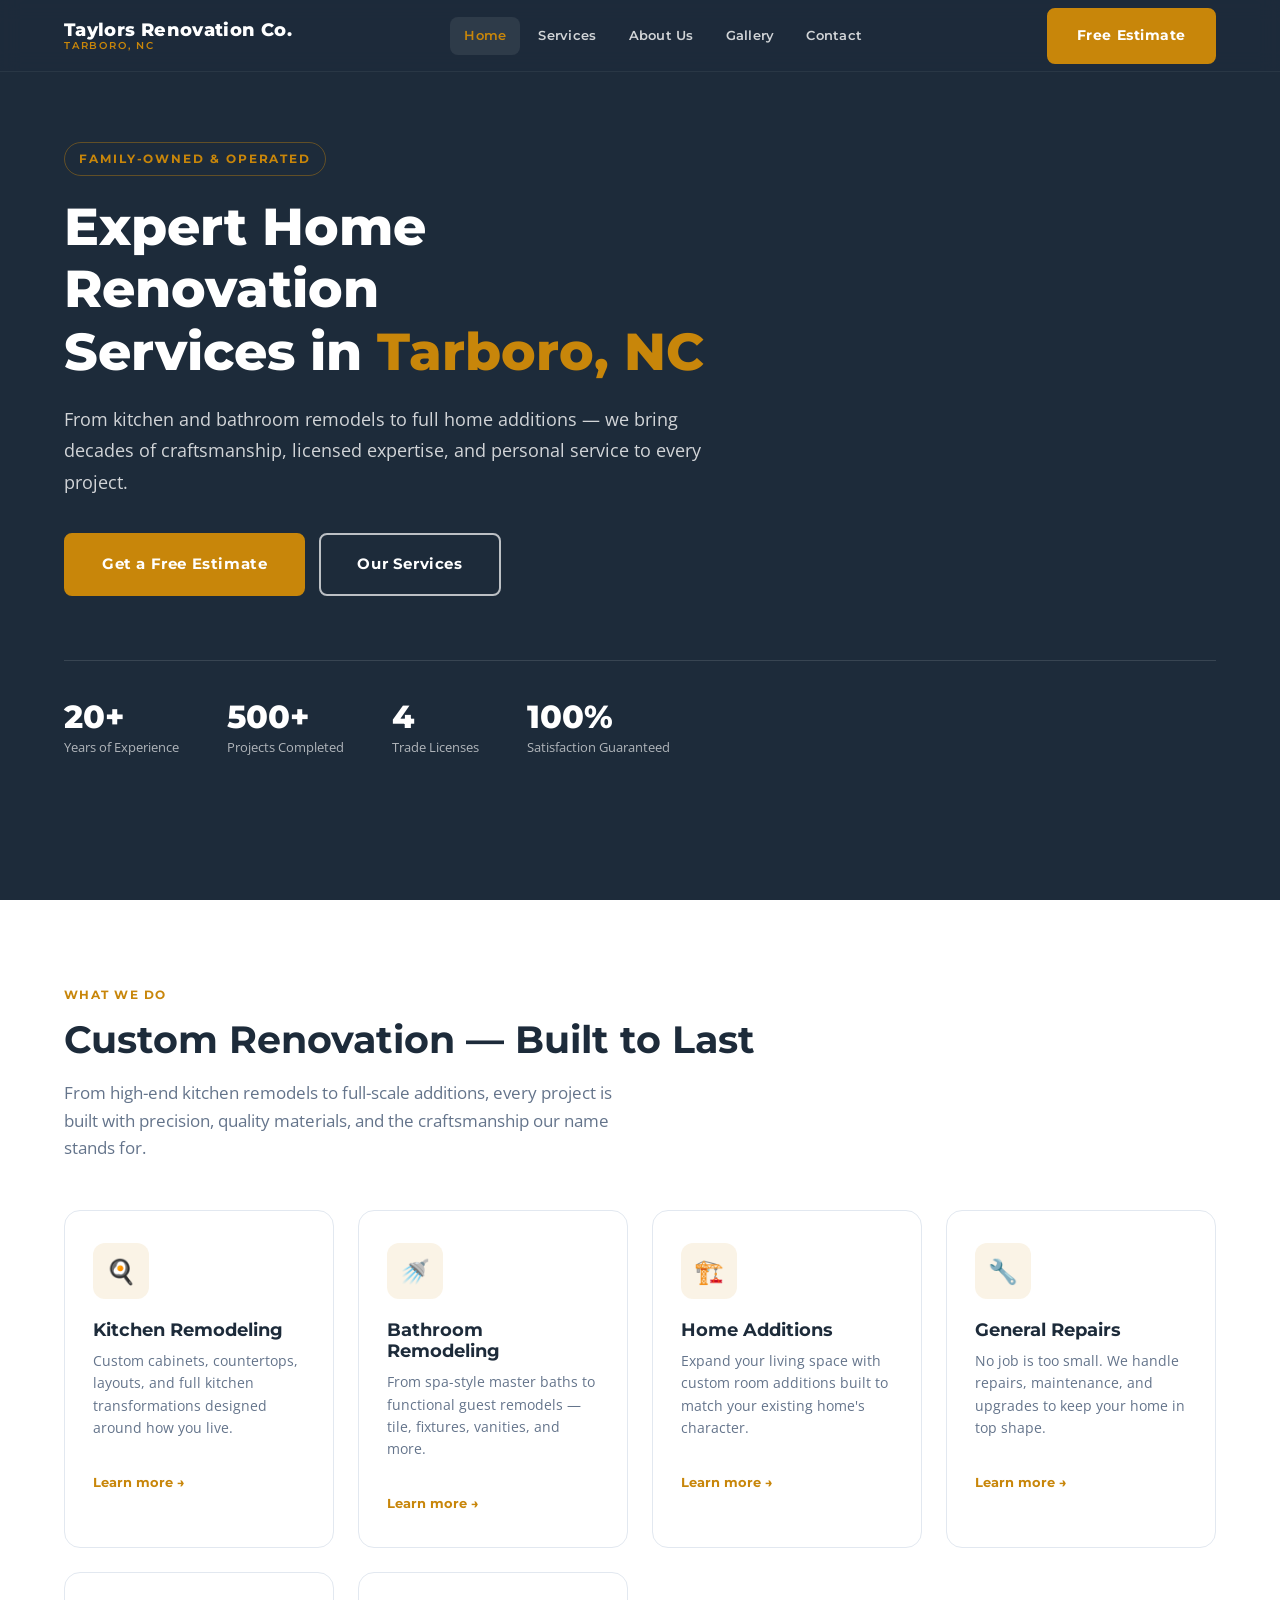
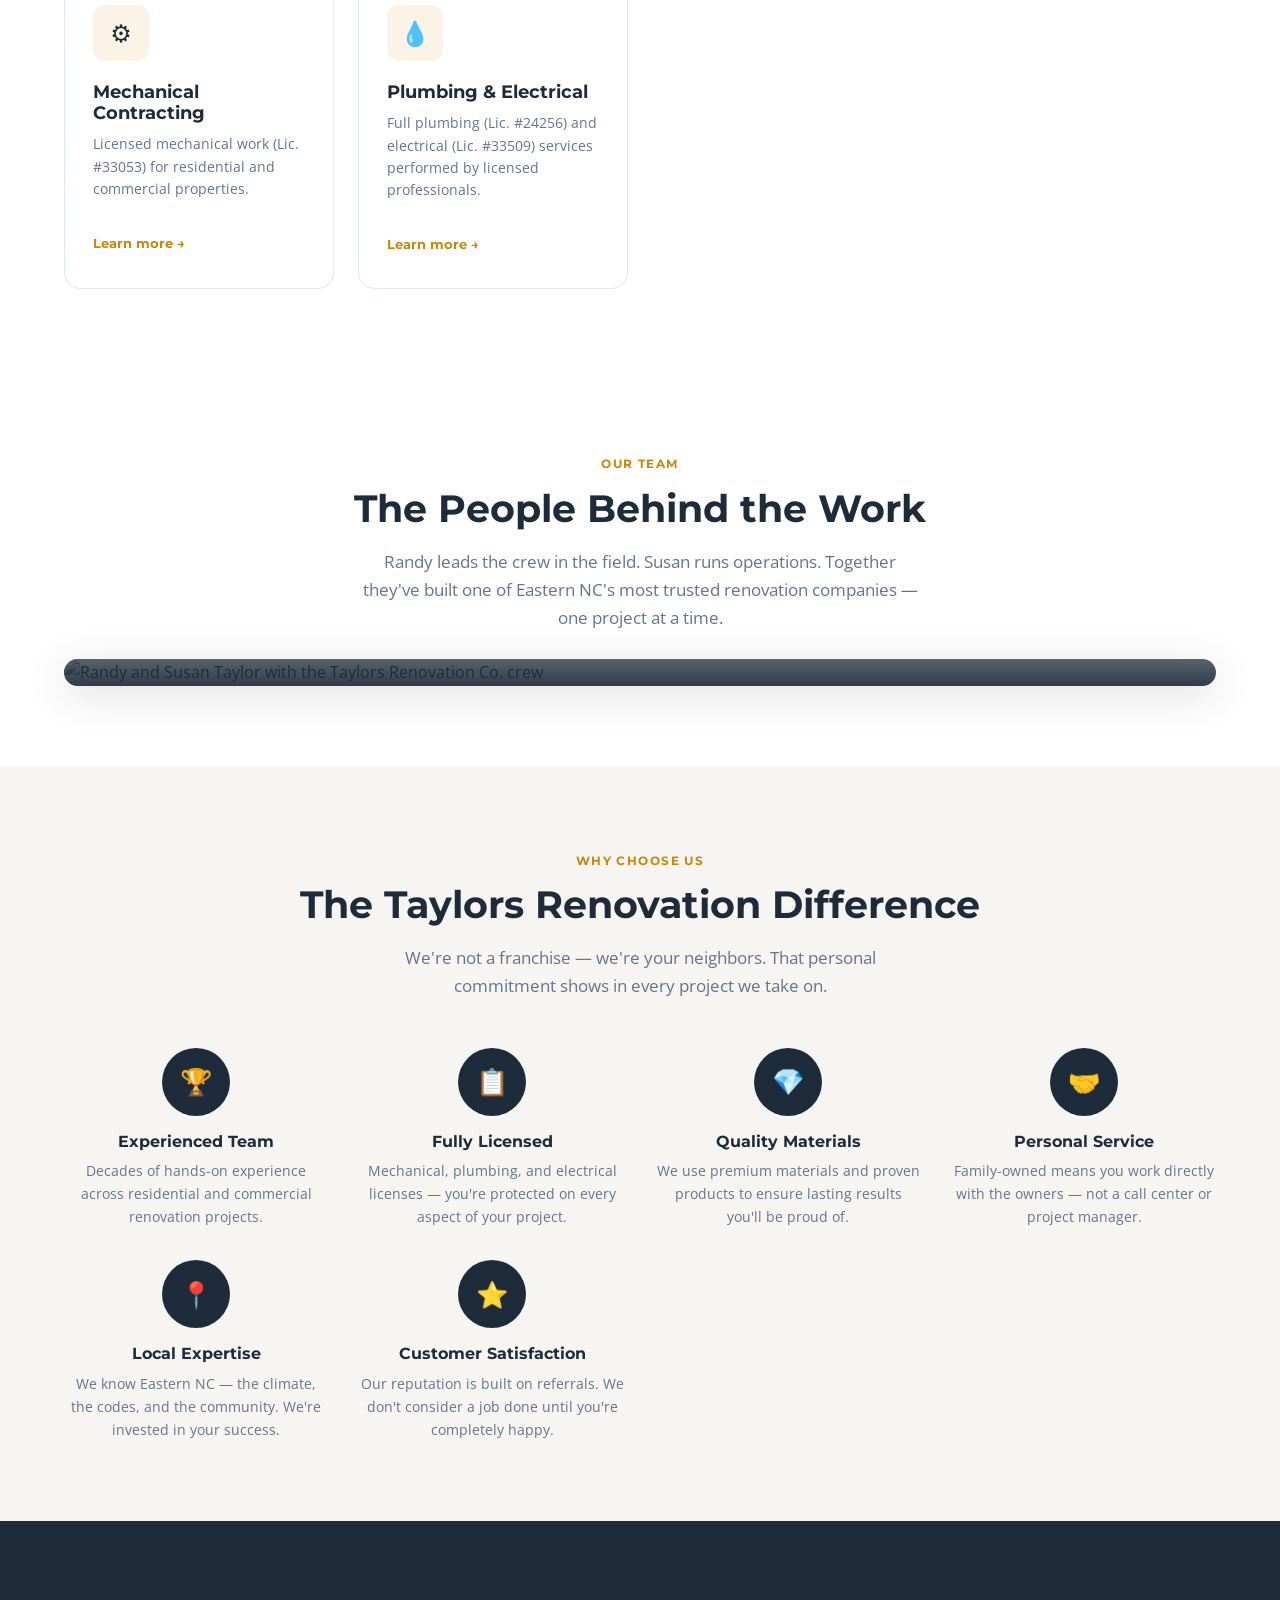
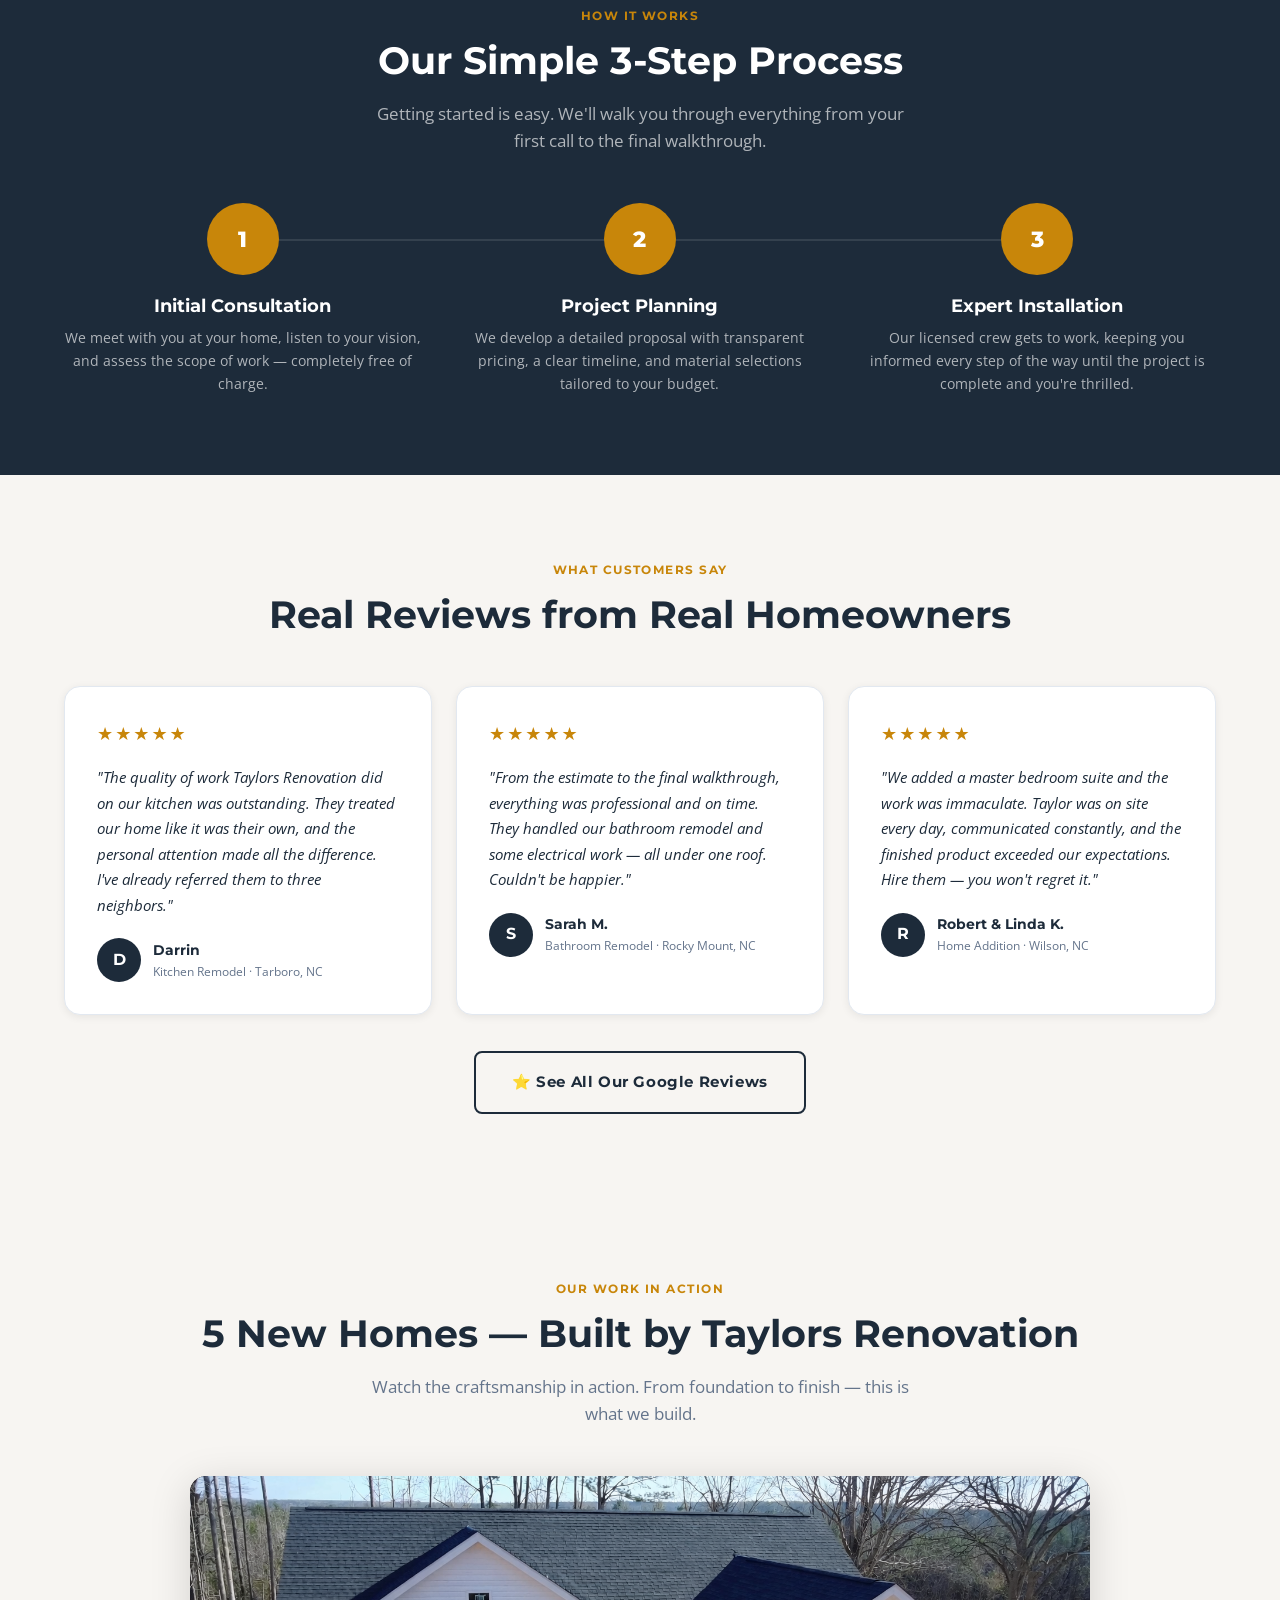
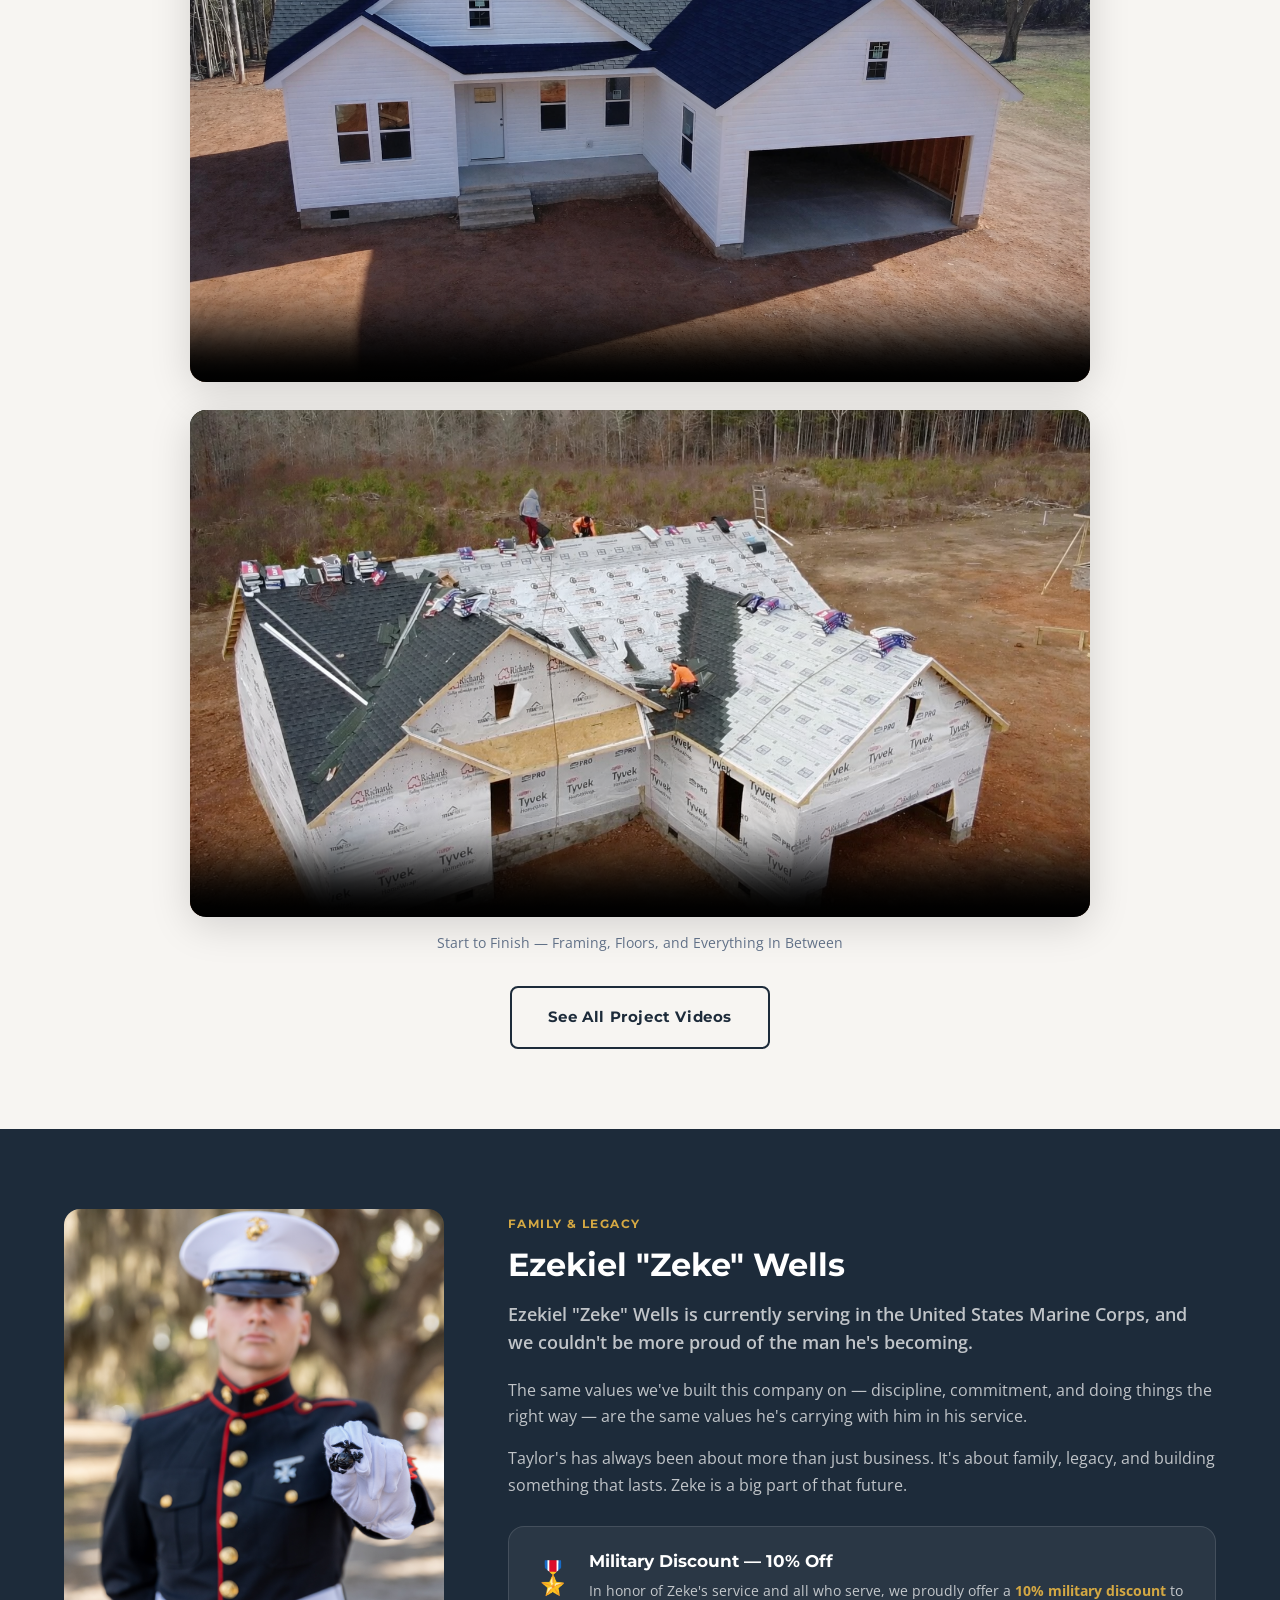
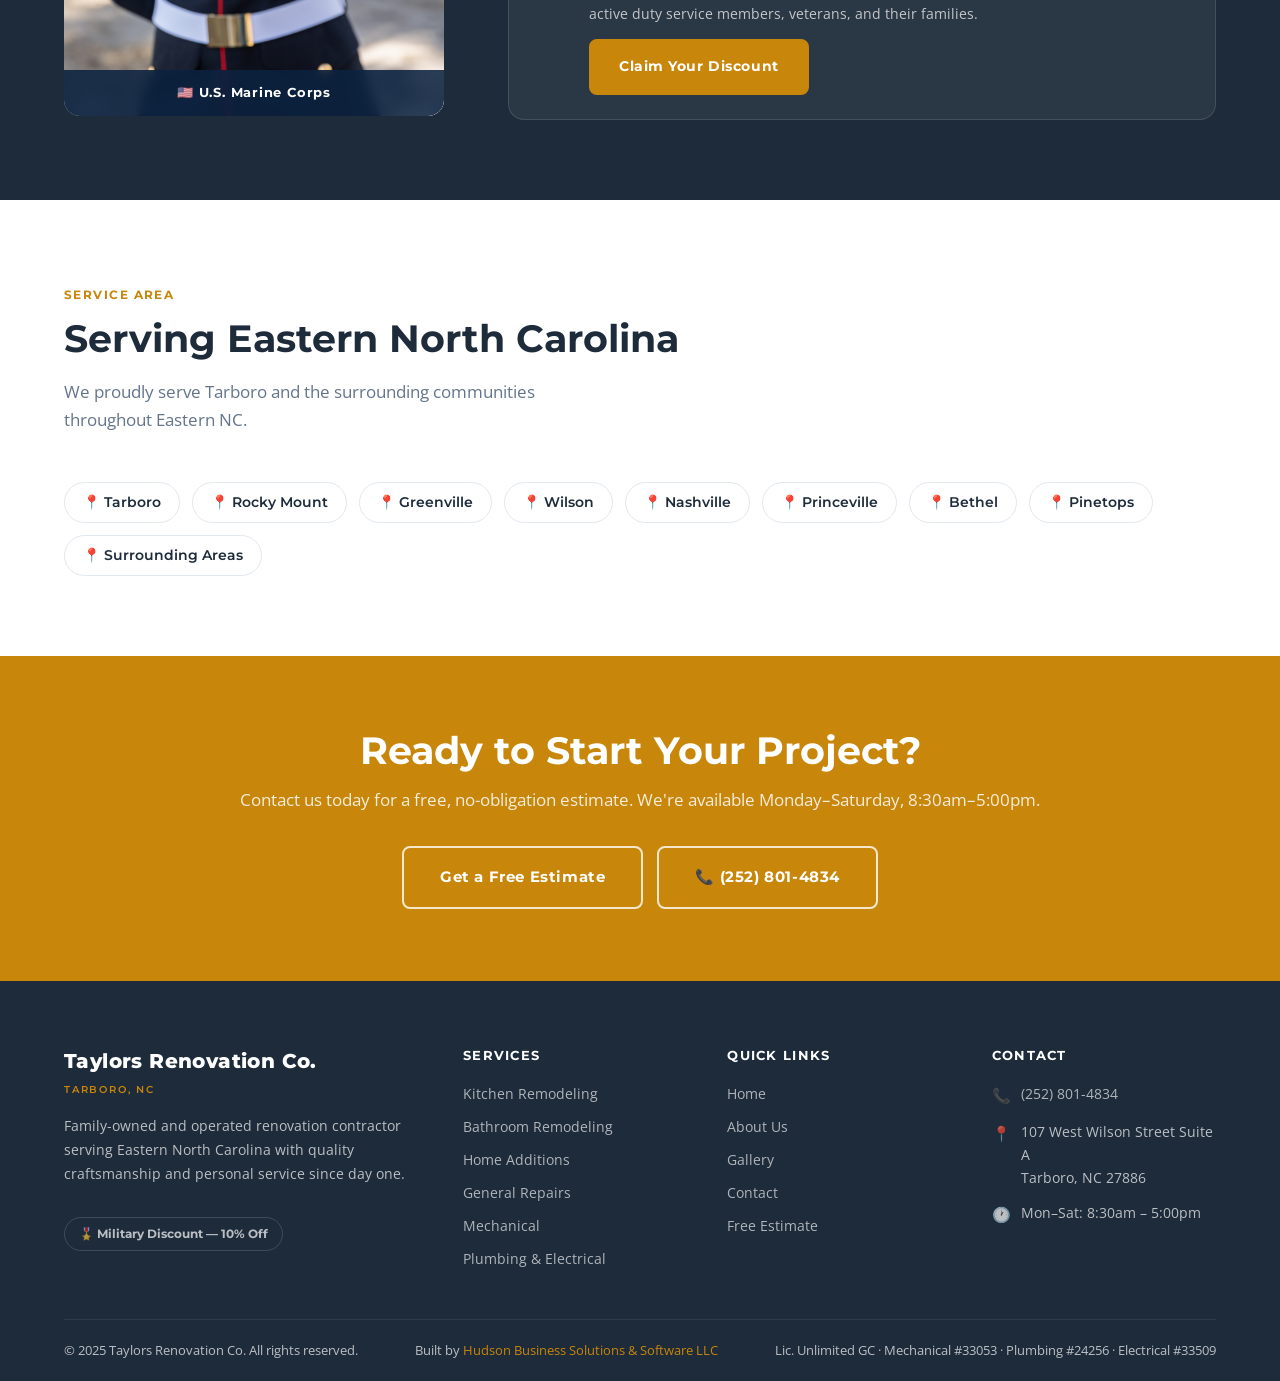
==== index.html @ deaa69bb "Initialrenovation website" ====
<!DOCTYPE html>
<html lang="en">
<head>
  <meta charset="UTF-8" />
  <meta name="viewport" content="width=device-width, initial-scale=1.0" />
  <title>Taylors Renovation Co. | Expert Home Renovation in Tarboro, NC</title>
  <meta name="description" content="Family-owned renovation contractor serving Tarboro, NC and surrounding areas. Kitchen remodeling, bathroom remodeling, home additions, and general repairs. Licensed mechanical, plumbing, and electrical." />
  <link rel="stylesheet" href="css/styles.css" />
</head>
<body>

  <!-- ── Header ── -->
  <header class="site-header">
    <div class="container">
      <nav class="nav">
        <a href="index.html" class="nav-logo">
          <!-- If you have a logo image, replace the text below with: <img src="images/logo/logo.png" alt="Taylors Renovation Co."> -->
          <span class="nav-logo-main">Taylors Renovation Co.</span>
          <span class="nav-logo-sub">Tarboro, NC</span>
        </a>
        <div class="nav-links">
          <a href="index.html">Home</a>
          <a href="services.html">Services</a>
          <a href="about.html">About Us</a>
          <a href="gallery.html">Gallery</a>
          <a href="contact.html">Contact</a>
        </div>
        <a href="contact.html" class="btn btn-primary nav-cta">Free Estimate</a>
        <button class="nav-toggle" id="nav-toggle" aria-label="Toggle menu" aria-expanded="false">
          <span></span><span></span><span></span>
        </button>
      </nav>
    </div>
  </header>

  <!-- Mobile Menu -->
  <div class="mobile-menu" id="mobile-menu">
    <a href="index.html">Home</a>
    <a href="services.html">Services</a>
    <a href="about.html">About Us</a>
    <a href="gallery.html">Gallery</a>
    <a href="contact.html">Contact</a>
    <a href="contact.html" class="btn btn-primary">Get a Free Estimate</a>
  </div>

  <!-- ── Hero ── -->
  <section class="hero">
    <div class="hero-bg"></div>
    <div class="hero-overlay"></div>
    <div class="container" style="width:100%;">
      <div class="hero-content">
        <div class="hero-label">Family-Owned &amp; Operated</div>
        <h1>Expert Home Renovation<br>Services in <span>Tarboro, NC</span></h1>
        <p class="hero-sub">From kitchen and bathroom remodels to full home additions — we bring decades of craftsmanship, licensed expertise, and personal service to every project.</p>
        <div class="hero-actions">
          <a href="contact.html" class="btn btn-primary btn-lg">Get a Free Estimate</a>
          <a href="services.html" class="btn btn-outline btn-lg">Our Services</a>
        </div>
      </div>
      <div class="hero-stats">
        <div>
          <div class="hero-stat-value">20+</div>
          <div class="hero-stat-label">Years of Experience</div>
        </div>
        <div>
          <div class="hero-stat-value">500+</div>
          <div class="hero-stat-label">Projects Completed</div>
        </div>
        <div>
          <div class="hero-stat-value">4</div>
          <div class="hero-stat-label">Trade Licenses</div>
        </div>
        <div>
          <div class="hero-stat-value">100%</div>
          <div class="hero-stat-label">Satisfaction Guaranteed</div>
        </div>
      </div>
    </div>
  </section>

  <!-- ── Services ── -->
  <section class="section">
    <div class="container">
      <div class="section-header">
        <span class="section-label">What We Do</span>
        <h2 class="section-title">Custom Renovation — Built to Last</h2>
        <p class="section-subtitle">From high-end kitchen remodels to full-scale additions, every project is built with precision, quality materials, and the craftsmanship our name stands for.</p>
      </div>
      <div class="services-grid">
        <div class="service-card">
          <div class="service-icon">🍳</div>
          <h3>Kitchen Remodeling</h3>
          <p>Custom cabinets, countertops, layouts, and full kitchen transformations designed around how you live.</p>
          <a href="services.html#kitchen" class="learn-more">Learn more →</a>
        </div>
        <div class="service-card">
          <div class="service-icon">🚿</div>
          <h3>Bathroom Remodeling</h3>
          <p>From spa-style master baths to functional guest remodels — tile, fixtures, vanities, and more.</p>
          <a href="services.html#bathroom" class="learn-more">Learn more →</a>
        </div>
        <div class="service-card">
          <div class="service-icon">🏗️</div>
          <h3>Home Additions</h3>
          <p>Expand your living space with custom room additions built to match your existing home's character.</p>
          <a href="services.html#additions" class="learn-more">Learn more →</a>
        </div>
        <div class="service-card">
          <div class="service-icon">🔧</div>
          <h3>General Repairs</h3>
          <p>No job is too small. We handle repairs, maintenance, and upgrades to keep your home in top shape.</p>
          <a href="services.html#repairs" class="learn-more">Learn more →</a>
        </div>
        <div class="service-card">
          <div class="service-icon">⚙️</div>
          <h3>Mechanical Contracting</h3>
          <p>Licensed mechanical work (Lic. #33053) for residential and commercial properties.</p>
          <a href="services.html#mechanical" class="learn-more">Learn more →</a>
        </div>
        <div class="service-card">
          <div class="service-icon">💧</div>
          <h3>Plumbing &amp; Electrical</h3>
          <p>Full plumbing (Lic. #24256) and electrical (Lic. #33509) services performed by licensed professionals.</p>
          <a href="services.html#plumbing" class="learn-more">Learn more →</a>
        </div>
      </div>
    </div>
  </section>

  <!-- ── Team Showcase ── -->
  <section class="section">
    <div class="container">
      <div class="team-section-header section-header centered">
        <span class="section-label">Our Team</span>
        <h2 class="section-title">The People Behind the Work</h2>
        <p class="section-subtitle">Randy leads the crew in the field. Susan runs operations. Together they've built one of Eastern NC's most trusted renovation companies — one project at a time.</p>
      </div>
      <div class="team-showcase">
        <img src="images/hero/team-hero.jpg" alt="Randy and Susan Taylor with the Taylors Renovation Co. crew">
        <div class="team-showcase-caption">
          <h3>Randy &amp; Susan Taylor — and the whole crew</h3>
          <p>Family-owned. Fully licensed. Ready to build something exceptional for you.</p>
        </div>
      </div>
    </div>
  </section>

  <!-- ── Why Choose Us ── -->
  <section class="section alt-bg">
    <div class="container">
      <div class="section-header centered">
        <span class="section-label">Why Choose Us</span>
        <h2 class="section-title">The Taylors Renovation Difference</h2>
        <p class="section-subtitle">We're not a franchise — we're your neighbors. That personal commitment shows in every project we take on.</p>
      </div>
      <div class="why-grid">
        <div class="why-item">
          <div class="why-icon">🏆</div>
          <h4>Experienced Team</h4>
          <p>Decades of hands-on experience across residential and commercial renovation projects.</p>
        </div>
        <div class="why-item">
          <div class="why-icon">📋</div>
          <h4>Fully Licensed</h4>
          <p>Mechanical, plumbing, and electrical licenses — you're protected on every aspect of your project.</p>
        </div>
        <div class="why-item">
          <div class="why-icon">💎</div>
          <h4>Quality Materials</h4>
          <p>We use premium materials and proven products to ensure lasting results you'll be proud of.</p>
        </div>
        <div class="why-item">
          <div class="why-icon">🤝</div>
          <h4>Personal Service</h4>
          <p>Family-owned means you work directly with the owners — not a call center or project manager.</p>
        </div>
        <div class="why-item">
          <div class="why-icon">📍</div>
          <h4>Local Expertise</h4>
          <p>We know Eastern NC — the climate, the codes, and the community. We're invested in your success.</p>
        </div>
        <div class="why-item">
          <div class="why-icon">⭐</div>
          <h4>Customer Satisfaction</h4>
          <p>Our reputation is built on referrals. We don't consider a job done until you're completely happy.</p>
        </div>
      </div>
    </div>
  </section>

  <!-- ── Process ── -->
  <section class="section process-section">
    <div class="container">
      <div class="section-header centered">
        <span class="section-label">How It Works</span>
        <h2 class="section-title" style="color:#fff;">Our Simple 3-Step Process</h2>
        <p class="section-subtitle">Getting started is easy. We'll walk you through everything from your first call to the final walkthrough.</p>
      </div>
      <div class="process-steps">
        <div class="process-step">
          <div class="process-num">1</div>
          <h3>Initial Consultation</h3>
          <p>We meet with you at your home, listen to your vision, and assess the scope of work — completely free of charge.</p>
        </div>
        <div class="process-step">
          <div class="process-num">2</div>
          <h3>Project Planning</h3>
          <p>We develop a detailed proposal with transparent pricing, a clear timeline, and material selections tailored to your budget.</p>
        </div>
        <div class="process-step">
          <div class="process-num">3</div>
          <h3>Expert Installation</h3>
          <p>Our licensed crew gets to work, keeping you informed every step of the way until the project is complete and you're thrilled.</p>
        </div>
      </div>
    </div>
  </section>

  <!-- ── Testimonials ── -->
  <section class="section testimonials-section">
    <div class="container">
      <div class="section-header centered">
        <span class="section-label">What Customers Say</span>
        <h2 class="section-title">Real Reviews from Real Homeowners</h2>
      </div>
      <div class="testimonial-grid">
        <div class="testimonial-card">
          <div class="testimonial-stars">★★★★★</div>
          <p class="testimonial-text">"The quality of work Taylors Renovation did on our kitchen was outstanding. They treated our home like it was their own, and the personal attention made all the difference. I've already referred them to three neighbors."</p>
          <div class="testimonial-author">
            <div class="testimonial-avatar">D</div>
            <div>
              <div class="testimonial-name">Darrin</div>
              <div class="testimonial-meta">Kitchen Remodel · Tarboro, NC</div>
            </div>
          </div>
        </div>
        <div class="testimonial-card">
          <div class="testimonial-stars">★★★★★</div>
          <p class="testimonial-text">"From the estimate to the final walkthrough, everything was professional and on time. They handled our bathroom remodel and some electrical work — all under one roof. Couldn't be happier."</p>
          <div class="testimonial-author">
            <div class="testimonial-avatar">S</div>
            <div>
              <div class="testimonial-name">Sarah M.</div>
              <div class="testimonial-meta">Bathroom Remodel · Rocky Mount, NC</div>
            </div>
          </div>
        </div>
        <div class="testimonial-card">
          <div class="testimonial-stars">★★★★★</div>
          <p class="testimonial-text">"We added a master bedroom suite and the work was immaculate. Taylor was on site every day, communicated constantly, and the finished product exceeded our expectations. Hire them — you won't regret it."</p>
          <div class="testimonial-author">
            <div class="testimonial-avatar">R</div>
            <div>
              <div class="testimonial-name">Robert &amp; Linda K.</div>
              <div class="testimonial-meta">Home Addition · Wilson, NC</div>
            </div>
          </div>
        </div>
      </div>
      <div style="text-align:center; margin-top:36px;">
        <a href="https://www.google.com/search?q=Taylors+Renovation+Co+Tarboro+NC+reviews" target="_blank" rel="noopener" class="btn btn-outline-dark btn-lg">
          ⭐ See All Our Google Reviews
        </a>
      </div>
    </div>
  </section>

  <!-- ── Video Showcase ── -->
  <section class="section alt-bg">
    <div class="container">
      <div class="section-header centered">
        <span class="section-label">Our Work in Action</span>
        <h2 class="section-title">5 New Homes — Built by Taylors Renovation</h2>
        <p class="section-subtitle">Watch the craftsmanship in action. From foundation to finish — this is what we build.</p>
      </div>
      <div class="video-section-wrap">
        <div class="video-showcase">
          <video controls preload="metadata" poster="images/gallery/aerial-completed-home.jpg">
            <source src="videos/five-new-homes.mp4" type="video/mp4">
          </video>
        </div>
      </div>
      <div class="video-section-wrap" style="margin-top:28px;">
        <div class="video-showcase">
          <video controls preload="metadata" poster="images/gallery/aerial-roofing.jpg">
            <source src="videos/home-build-start-to-finish.mp4" type="video/mp4">
          </video>
        </div>
        <p style="text-align:center; margin-top:14px; color:var(--text-muted); font-size:0.9rem;">Start to Finish — Framing, Floors, and Everything In Between</p>
      </div>
      <div style="text-align:center; margin-top:32px;">
        <a href="gallery.html#videos" class="btn btn-outline-dark btn-lg">See All Project Videos</a>
      </div>
    </div>
  </section>

  <!-- ── Zeke's Section (Homepage Preview) ── -->
  <section class="section zeke-section">
    <div class="container">
      <div class="zeke-layout">
        <div class="zeke-img-wrap">
          <img src="images/team/zeke.jpg" alt="Ezekiel 'Zeke' Wells — United States Marine Corps" onerror="this.parentElement.innerHTML='<div class=\'gallery-placeholder zeke-placeholder\'><div class=\'gallery-placeholder-icon\'>🎖️</div><span>Photo coming soon</span></div>'">
          <div class="zeke-img-badge">🇺🇸 U.S. Marine Corps</div>
        </div>
        <div class="zeke-body">
          <span class="section-label">Family &amp; Legacy</span>
          <h2>Ezekiel "Zeke" Wells</h2>
          <p class="zeke-lead">Ezekiel "Zeke" Wells is currently serving in the United States Marine Corps, and we couldn't be more proud of the man he's becoming.</p>
          <p>The same values we've built this company on — discipline, commitment, and doing things the right way — are the same values he's carrying with him in his service.</p>
          <p>Taylor's has always been about more than just business. It's about family, legacy, and building something that lasts. Zeke is a big part of that future.</p>
          <div class="military-discount-card">
            <div class="military-discount-icon">🎖️</div>
            <div>
              <h4>Military Discount — 10% Off</h4>
              <p>In honor of Zeke's service and all who serve, we proudly offer a <strong>10% military discount</strong> to active duty service members, veterans, and their families.</p>
              <a href="contact.html" class="btn btn-primary" style="margin-top:14px;">Claim Your Discount</a>
            </div>
          </div>
        </div>
      </div>
    </div>
  </section>

  <!-- ── Service Areas ── -->
  <section class="section">
    <div class="container">
      <div class="section-header">
        <span class="section-label">Service Area</span>
        <h2 class="section-title">Serving Eastern North Carolina</h2>
        <p class="section-subtitle">We proudly serve Tarboro and the surrounding communities throughout Eastern NC.</p>
      </div>
      <div class="areas-grid">
        <span class="area-tag">📍 Tarboro</span>
        <span class="area-tag">📍 Rocky Mount</span>
        <span class="area-tag">📍 Greenville</span>
        <span class="area-tag">📍 Wilson</span>
        <span class="area-tag">📍 Nashville</span>
        <span class="area-tag">📍 Princeville</span>
        <span class="area-tag">📍 Bethel</span>
        <span class="area-tag">📍 Pinetops</span>
        <span class="area-tag">📍 Surrounding Areas</span>
      </div>
    </div>
  </section>

  <!-- ── CTA Banner ── -->
  <section class="cta-banner">
    <div class="container">
      <h2>Ready to Start Your Project?</h2>
      <p>Contact us today for a free, no-obligation estimate. We're available Monday–Saturday, 8:30am–5:00pm.</p>
      <div class="cta-actions">
        <a href="contact.html" class="btn btn-outline btn-lg">Get a Free Estimate</a>
        <a href="tel:2528014834" class="btn btn-outline btn-lg">📞 (252) 801-4834</a>
      </div>
    </div>
  </section>

  <!-- ── Footer ── -->
  <footer class="site-footer">
    <div class="container">
      <div class="footer-grid">
        <div class="footer-brand">
          <span class="nav-logo-main">Taylors Renovation Co.</span>
          <span class="nav-logo-sub">Tarboro, NC</span>
          <p>Family-owned and operated renovation contractor serving Eastern North Carolina with quality craftsmanship and personal service since day one.</p>
          <div class="military-badge">🎖️ Military Discount — 10% Off</div>
        </div>
        <div>
          <div class="footer-heading">Services</div>
          <div class="footer-links">
            <a href="services.html#kitchen">Kitchen Remodeling</a>
            <a href="services.html#bathroom">Bathroom Remodeling</a>
            <a href="services.html#additions">Home Additions</a>
            <a href="services.html#repairs">General Repairs</a>
            <a href="services.html#mechanical">Mechanical</a>
            <a href="services.html#plumbing">Plumbing &amp; Electrical</a>
          </div>
        </div>
        <div>
          <div class="footer-heading">Quick Links</div>
          <div class="footer-links">
            <a href="index.html">Home</a>
            <a href="about.html">About Us</a>
            <a href="gallery.html">Gallery</a>
            <a href="contact.html">Contact</a>
            <a href="contact.html">Free Estimate</a>
          </div>
        </div>
        <div>
          <div class="footer-heading">Contact</div>
          <div class="footer-contact">
            <div class="footer-contact-item">
              <span class="footer-contact-icon">📞</span>
              <a href="tel:2528014834" style="color:rgba(255,255,255,0.65); transition:color 0.2s ease;">(252) 801-4834</a>
            </div>
            <div class="footer-contact-item">
              <span class="footer-contact-icon">📍</span>
              <span>107 West Wilson Street Suite A<br>Tarboro, NC 27886</span>
            </div>
            <div class="footer-contact-item">
              <span class="footer-contact-icon">🕐</span>
              <span>Mon–Sat: 8:30am – 5:00pm</span>
            </div>
          </div>
        </div>
      </div>
      <div class="footer-bottom">
        <span>&copy; 2025 Taylors Renovation Co. All rights reserved.</span>
        <span>Built by <a href="https://hudson-business-solutions.com" target="_blank" rel="noopener">Hudson Business Solutions &amp; Software LLC</a></span>
        <span>Lic. Unlimited GC · Mechanical #33053 · Plumbing #24256 · Electrical #33509</span>
      </div>
    </div>
  </footer>

  <script src="js/main.js"></script>
</body>
</html>
---- css/styles.css ----
/* ============================================================
   Taylors Renovation Co. — Main Stylesheet
   ============================================================ */

@import url('https://fonts.googleapis.com/css2?family=Montserrat:wght@400;600;700;800&family=Open+Sans:wght@400;500;600&display=swap');

/* ── Variables ── */
:root {
  --primary:       #1D2B3A;
  --primary-light: #253547;
  --accent:        #C8860A;
  --accent-hover:  #A86D08;
  --light:         #F7F5F2;
  --white:         #FFFFFF;
  --text:          #1D2B3A;
  --text-muted:    #64748B;
  --border:        #E2E8F0;
  --shadow-sm:     0 2px 8px rgba(0,0,0,0.07);
  --shadow:        0 4px 24px rgba(0,0,0,0.11);
  --shadow-lg:     0 8px 40px rgba(0,0,0,0.15);
  --radius:        8px;
  --radius-lg:     16px;
  --transition:    0.22s ease;
  --max-width:     1200px;
  --nav-height:    72px;
}

/* ── Reset ── */
*, *::before, *::after { box-sizing: border-box; margin: 0; padding: 0; }
html { scroll-behavior: smooth; }
body {
  font-family: 'Open Sans', system-ui, sans-serif;
  color: var(--text);
  background: var(--white);
  line-height: 1.65;
  font-size: 16px;
  -webkit-font-smoothing: antialiased;
}
img { max-width: 100%; height: auto; display: block; }
a { text-decoration: none; color: inherit; }
ul { list-style: none; }

/* ── Typography ── */
h1, h2, h3, h4, h5 {
  font-family: 'Montserrat', system-ui, sans-serif;
  font-weight: 700;
  line-height: 1.2;
  color: var(--primary);
}
h1 { font-size: clamp(2rem, 5vw, 3.25rem); }
h2 { font-size: clamp(1.6rem, 3.5vw, 2.4rem); }
h3 { font-size: clamp(1.2rem, 2.5vw, 1.5rem); }
h4 { font-size: 1.1rem; }
p { margin-bottom: 1rem; }
p:last-child { margin-bottom: 0; }

/* ── Layout ── */
.container {
  width: 100%;
  max-width: var(--max-width);
  margin: 0 auto;
  padding: 0 24px;
}
.section { padding: 80px 0; }
.section-sm { padding: 48px 0; }
.section-label {
  display: inline-block;
  font-family: 'Montserrat', sans-serif;
  font-size: 12px;
  font-weight: 700;
  letter-spacing: 0.12em;
  text-transform: uppercase;
  color: var(--accent);
  margin-bottom: 12px;
}
.section-title { margin-bottom: 16px; }
.section-subtitle {
  font-size: 1.05rem;
  color: var(--text-muted);
  max-width: 560px;
  margin-bottom: 48px;
}
.section-header { margin-bottom: 48px; }
.section-header.centered { text-align: center; }
.section-header.centered .section-subtitle { margin-left: auto; margin-right: auto; }

/* ── Buttons ── */
.btn {
  display: inline-flex;
  align-items: center;
  gap: 8px;
  padding: 14px 28px;
  border-radius: var(--radius);
  font-family: 'Montserrat', sans-serif;
  font-weight: 700;
  font-size: 14px;
  letter-spacing: 0.04em;
  cursor: pointer;
  transition: background var(--transition), color var(--transition), transform var(--transition), box-shadow var(--transition);
  border: 2px solid transparent;
  white-space: nowrap;
}
.btn:hover { transform: translateY(-1px); }
.btn-primary {
  background: var(--accent);
  color: var(--white);
  border-color: var(--accent);
}
.btn-primary:hover { background: var(--accent-hover); border-color: var(--accent-hover); box-shadow: 0 4px 16px rgba(200,134,10,0.35); }
.btn-outline {
  background: transparent;
  color: var(--white);
  border-color: rgba(255,255,255,0.7);
}
.btn-outline:hover { background: var(--white); color: var(--primary); border-color: var(--white); }
.btn-outline-dark {
  background: transparent;
  color: var(--primary);
  border-color: var(--primary);
}
.btn-outline-dark:hover { background: var(--primary); color: var(--white); }
.btn-lg { padding: 17px 36px; font-size: 15px; }

/* ── Grid Helpers ── */
.grid-2 { display: grid; grid-template-columns: repeat(2, 1fr); gap: 32px; }
.grid-3 { display: grid; grid-template-columns: repeat(3, 1fr); gap: 32px; }
.grid-4 { display: grid; grid-template-columns: repeat(4, 1fr); gap: 24px; }

/* ── Cards ── */
.card {
  background: var(--white);
  border-radius: var(--radius-lg);
  box-shadow: var(--shadow);
  padding: 32px;
  transition: transform var(--transition), box-shadow var(--transition);
}
.card:hover { transform: translateY(-4px); box-shadow: var(--shadow-lg); }

/* ── Badge ── */
.badge {
  display: inline-block;
  padding: 4px 12px;
  border-radius: 100px;
  font-size: 12px;
  font-weight: 700;
  font-family: 'Montserrat', sans-serif;
  letter-spacing: 0.06em;
  text-transform: uppercase;
  background: rgba(200,134,10,0.12);
  color: var(--accent);
}

/* ── Header / Nav ── */
.site-header {
  position: fixed;
  top: 0; left: 0; right: 0;
  z-index: 1000;
  height: var(--nav-height);
  background: rgba(29, 43, 58, 0.97);
  backdrop-filter: blur(10px);
  -webkit-backdrop-filter: blur(10px);
  border-bottom: 1px solid rgba(255,255,255,0.06);
  transition: box-shadow var(--transition);
}
.site-header.scrolled { box-shadow: var(--shadow); }
.nav {
  display: flex;
  align-items: center;
  justify-content: space-between;
  height: var(--nav-height);
}
.nav-logo {
  display: flex;
  flex-direction: column;
  line-height: 1.1;
}
.nav-logo-main {
  font-family: 'Montserrat', sans-serif;
  font-weight: 800;
  font-size: 18px;
  color: var(--white);
  letter-spacing: 0.02em;
}
.nav-logo-sub {
  font-family: 'Montserrat', sans-serif;
  font-weight: 600;
  font-size: 10px;
  letter-spacing: 0.18em;
  text-transform: uppercase;
  color: var(--accent);
}
.nav-logo img {
  height: 44px;
  width: auto;
}
.nav-links {
  display: flex;
  align-items: center;
  gap: 4px;
}
.nav-links a {
  padding: 8px 14px;
  font-family: 'Montserrat', sans-serif;
  font-size: 13px;
  font-weight: 600;
  color: rgba(255,255,255,0.8);
  border-radius: var(--radius);
  transition: color var(--transition), background var(--transition);
  letter-spacing: 0.02em;
}
.nav-links a:hover, .nav-links a.active { color: var(--white); background: rgba(255,255,255,0.08); }
.nav-links a.active { color: var(--accent); }
.nav-cta { margin-left: 12px; }
.nav-toggle {
  display: none;
  flex-direction: column;
  gap: 5px;
  background: none;
  border: none;
  cursor: pointer;
  padding: 6px;
}
.nav-toggle span {
  display: block;
  width: 24px;
  height: 2px;
  background: var(--white);
  border-radius: 2px;
  transition: transform var(--transition), opacity var(--transition);
}
.nav-toggle.open span:nth-child(1) { transform: translateY(7px) rotate(45deg); }
.nav-toggle.open span:nth-child(2) { opacity: 0; }
.nav-toggle.open span:nth-child(3) { transform: translateY(-7px) rotate(-45deg); }
.mobile-menu {
  display: none;
  position: fixed;
  top: var(--nav-height);
  left: 0; right: 0;
  background: var(--primary);
  padding: 16px 24px 24px;
  border-bottom: 1px solid rgba(255,255,255,0.08);
  z-index: 999;
}
.mobile-menu.open { display: block; }
.mobile-menu a {
  display: block;
  padding: 13px 0;
  font-family: 'Montserrat', sans-serif;
  font-weight: 600;
  font-size: 15px;
  color: rgba(255,255,255,0.85);
  border-bottom: 1px solid rgba(255,255,255,0.07);
  transition: color var(--transition);
}
.mobile-menu a:last-child { border-bottom: none; }
.mobile-menu a:hover { color: var(--accent); }
.mobile-menu .btn { margin-top: 16px; width: 100%; justify-content: center; }

/* ── Page Top Spacer ── */
.page-top { padding-top: var(--nav-height); }

/* ── Hero ── */
.hero {
  position: relative;
  min-height: 100vh;
  display: flex;
  align-items: center;
  background: var(--primary);
  overflow: hidden;
}
.hero-bg {
  position: absolute;
  inset: 0;
  background-image: url('../images/hero/hero-bg.jpg');
  background-size: cover;
  background-position: center;
  opacity: 0.35;
  transition: opacity 0.5s;
}
.hero-overlay {
  position: absolute;
  inset: 0;
  background: linear-gradient(135deg, rgba(29,43,58,0.85) 0%, rgba(29,43,58,0.5) 100%);
}
.hero-content {
  position: relative;
  z-index: 1;
  max-width: 680px;
}
.hero-label {
  display: inline-block;
  font-family: 'Montserrat', sans-serif;
  font-size: 12px;
  font-weight: 700;
  letter-spacing: 0.16em;
  text-transform: uppercase;
  color: var(--accent);
  margin-bottom: 20px;
  padding: 6px 14px;
  border: 1px solid rgba(200,134,10,0.4);
  border-radius: 100px;
}
.hero h1 {
  color: var(--white);
  margin-bottom: 20px;
  font-weight: 800;
}
.hero h1 span { color: var(--accent); }
.hero-sub {
  font-size: 1.15rem;
  color: rgba(255,255,255,0.8);
  margin-bottom: 36px;
  line-height: 1.7;
}
.hero-actions { display: flex; gap: 14px; flex-wrap: wrap; }
.hero-stats {
  position: relative;
  z-index: 1;
  display: flex;
  gap: 48px;
  margin-top: 64px;
  padding-top: 40px;
  border-top: 1px solid rgba(255,255,255,0.12);
}
.hero-stat-value {
  font-family: 'Montserrat', sans-serif;
  font-size: 2rem;
  font-weight: 800;
  color: var(--white);
  line-height: 1;
}
.hero-stat-label {
  font-size: 13px;
  color: rgba(255,255,255,0.65);
  margin-top: 4px;
}

/* ── Services ── */
.services-grid { display: grid; grid-template-columns: repeat(auto-fill, minmax(260px, 1fr)); gap: 24px; }
.service-card {
  background: var(--white);
  border: 1px solid var(--border);
  border-radius: var(--radius-lg);
  padding: 32px 28px;
  transition: transform var(--transition), box-shadow var(--transition), border-color var(--transition);
}
.service-card:hover {
  transform: translateY(-4px);
  box-shadow: var(--shadow);
  border-color: var(--accent);
}
.service-icon {
  width: 56px;
  height: 56px;
  border-radius: 12px;
  background: rgba(200,134,10,0.1);
  display: flex;
  align-items: center;
  justify-content: center;
  font-size: 24px;
  margin-bottom: 20px;
}
.service-card h3 { font-size: 1.1rem; margin-bottom: 10px; }
.service-card p { font-size: 14px; color: var(--text-muted); line-height: 1.6; }
.service-card .learn-more {
  display: inline-flex;
  align-items: center;
  gap: 6px;
  margin-top: 16px;
  font-family: 'Montserrat', sans-serif;
  font-size: 13px;
  font-weight: 700;
  color: var(--accent);
  transition: gap var(--transition);
}
.service-card:hover .learn-more { gap: 10px; }

/* ── Why Choose Us ── */
.why-grid { display: grid; grid-template-columns: repeat(auto-fill, minmax(220px, 1fr)); gap: 32px; }
.why-item { text-align: center; }
.why-icon {
  width: 68px;
  height: 68px;
  border-radius: 50%;
  background: var(--primary);
  display: flex;
  align-items: center;
  justify-content: center;
  font-size: 26px;
  margin: 0 auto 16px;
}
.why-item h4 { font-size: 1rem; margin-bottom: 8px; }
.why-item p { font-size: 14px; color: var(--text-muted); }

/* ── Process ── */
.process-section { background: var(--primary); }
.process-section .section-label { color: var(--accent); }
.process-section .section-title { color: var(--white); }
.process-section .section-subtitle { color: rgba(255,255,255,0.65); }
.process-steps { display: grid; grid-template-columns: repeat(3, 1fr); gap: 40px; position: relative; }
.process-steps::before {
  content: '';
  position: absolute;
  top: 36px;
  left: calc(16.66% + 12px);
  right: calc(16.66% + 12px);
  height: 2px;
  background: rgba(255,255,255,0.1);
}
.process-step { text-align: center; position: relative; }
.process-num {
  width: 72px;
  height: 72px;
  border-radius: 50%;
  background: var(--accent);
  color: var(--white);
  font-family: 'Montserrat', sans-serif;
  font-size: 1.4rem;
  font-weight: 800;
  display: flex;
  align-items: center;
  justify-content: center;
  margin: 0 auto 20px;
  position: relative;
  z-index: 1;
}
.process-step h3 { color: var(--white); font-size: 1.1rem; margin-bottom: 10px; }
.process-step p { color: rgba(255,255,255,0.65); font-size: 14px; }

/* ── Zeke's Section ── */
.zeke-section { background: var(--primary); }
.zeke-layout {
  display: grid;
  grid-template-columns: 380px 1fr;
  gap: 64px;
  align-items: start;
}
.zeke-img-wrap {
  position: relative;
  border-radius: var(--radius-lg);
  overflow: hidden;
}
.zeke-img-wrap img {
  width: 100%;
  aspect-ratio: 3/4;
  object-fit: cover;
  display: block;
}
.zeke-placeholder {
  aspect-ratio: 3/4;
  background: rgba(255,255,255,0.06);
  border-radius: var(--radius-lg);
}
.zeke-img-badge {
  position: absolute;
  bottom: 0; left: 0; right: 0;
  background: rgba(12,35,64,0.88);
  backdrop-filter: blur(6px);
  color: var(--white);
  font-family: 'Montserrat', sans-serif;
  font-weight: 700;
  font-size: 13px;
  letter-spacing: 0.06em;
  text-align: center;
  padding: 12px;
}
.zeke-body .section-label { color: #D4A843; }
.zeke-body h2 { color: var(--white); font-size: 2rem; margin-bottom: 16px; }
.zeke-lead {
  font-size: 1.1rem;
  color: rgba(255,255,255,0.9);
  font-weight: 600;
  line-height: 1.6;
  margin-bottom: 20px;
}
.zeke-body p { color: rgba(255,255,255,0.72); }
.military-discount-card {
  display: flex;
  align-items: flex-start;
  gap: 16px;
  background: rgba(255,255,255,0.06);
  border: 1px solid rgba(255,255,255,0.12);
  border-radius: var(--radius-lg);
  padding: 24px;
  margin-top: 28px;
}
.military-discount-icon { font-size: 32px; flex-shrink: 0; }
.military-discount-card h4 { color: var(--white); font-size: 1.05rem; margin-bottom: 8px; }
.military-discount-card p { color: rgba(255,255,255,0.72); font-size: 14px; margin: 0; }
.military-discount-card strong { color: #D4A843; }

/* ── Testimonials ── */
.testimonials-section { background: var(--light); }
.testimonial-grid { display: grid; grid-template-columns: repeat(auto-fill, minmax(320px, 1fr)); gap: 24px; }
.testimonial-card {
  background: var(--white);
  border-radius: var(--radius-lg);
  padding: 32px;
  box-shadow: var(--shadow-sm);
  border: 1px solid var(--border);
}
.testimonial-stars { color: var(--accent); font-size: 18px; margin-bottom: 16px; letter-spacing: 2px; }
.testimonial-text { font-size: 15px; color: var(--text); line-height: 1.7; margin-bottom: 20px; font-style: italic; }
.testimonial-author {
  display: flex;
  align-items: center;
  gap: 12px;
}
.testimonial-avatar {
  width: 44px;
  height: 44px;
  border-radius: 50%;
  background: var(--primary);
  color: var(--white);
  display: flex;
  align-items: center;
  justify-content: center;
  font-family: 'Montserrat', sans-serif;
  font-weight: 700;
  font-size: 16px;
  flex-shrink: 0;
}
.testimonial-name { font-family: 'Montserrat', sans-serif; font-weight: 700; font-size: 14px; }
.testimonial-meta { font-size: 12px; color: var(--text-muted); }

/* ── Areas Served ── */
.areas-grid { display: flex; flex-wrap: wrap; gap: 12px; }
.area-tag {
  padding: 8px 18px;
  background: var(--white);
  border: 1px solid var(--border);
  border-radius: 100px;
  font-size: 14px;
  font-family: 'Montserrat', sans-serif;
  font-weight: 600;
  color: var(--text);
  transition: background var(--transition), border-color var(--transition), color var(--transition);
}
.area-tag:hover { background: var(--primary); border-color: var(--primary); color: var(--white); }

/* ── CTA Banner ── */
.cta-banner {
  background: var(--accent);
  padding: 72px 0;
  text-align: center;
}
.cta-banner h2 { color: var(--white); margin-bottom: 12px; }
.cta-banner p { color: rgba(255,255,255,0.85); font-size: 1.05rem; margin-bottom: 32px; }
.cta-banner .btn-outline { border-color: rgba(255,255,255,0.8); color: var(--white); }
.cta-banner .btn-outline:hover { background: var(--white); color: var(--accent); }
.cta-actions { display: flex; gap: 14px; justify-content: center; flex-wrap: wrap; }

/* ── Page Hero (inner pages) ── */
.page-hero {
  background: var(--primary);
  padding: 96px 0 64px;
  position: relative;
  overflow: hidden;
}
.page-hero::before {
  content: '';
  position: absolute;
  inset: 0;
  background: url('../images/hero/hero-bg.jpg') center/cover no-repeat;
  opacity: 0.12;
}
.page-hero-content { position: relative; z-index: 1; }
.page-hero h1 { color: var(--white); margin-bottom: 12px; }
.page-hero p { color: rgba(255,255,255,0.72); font-size: 1.05rem; max-width: 520px; }
.breadcrumb {
  display: flex;
  align-items: center;
  gap: 8px;
  font-size: 13px;
  color: rgba(255,255,255,0.55);
  margin-bottom: 16px;
  font-family: 'Montserrat', sans-serif;
  font-weight: 600;
}
.breadcrumb a { color: rgba(255,255,255,0.55); transition: color var(--transition); }
.breadcrumb a:hover { color: var(--accent); }
.breadcrumb span { color: var(--accent); }

/* ── Services Page ── */
.service-detail {
  display: grid;
  grid-template-columns: 1fr 1fr;
  gap: 56px;
  align-items: center;
  padding: 56px 0;
  border-bottom: 1px solid var(--border);
}
.service-detail:last-child { border-bottom: none; }
.service-detail.reverse .service-detail-img { order: 2; }
.service-detail.reverse .service-detail-body { order: 1; }
.service-detail-img {
  border-radius: var(--radius-lg);
  overflow: hidden;
  aspect-ratio: 4/3;
  background: var(--light);
  display: flex;
  align-items: center;
  justify-content: center;
  color: var(--text-muted);
  font-size: 14px;
}
.service-detail-img img { width: 100%; height: 100%; object-fit: cover; }
.service-detail-body h2 { margin-bottom: 16px; font-size: 1.8rem; }
.service-detail-body p { color: var(--text-muted); margin-bottom: 20px; }
.service-list { display: grid; gap: 8px; margin-bottom: 28px; }
.service-list li {
  display: flex;
  align-items: flex-start;
  gap: 10px;
  font-size: 15px;
  color: var(--text);
}
.service-list li::before {
  content: '✓';
  color: var(--accent);
  font-weight: 700;
  flex-shrink: 0;
  margin-top: 1px;
}

/* ── Licenses ── */
.licenses-grid { display: grid; grid-template-columns: repeat(auto-fill, minmax(240px, 1fr)); gap: 20px; }
.license-card {
  background: var(--light);
  border-radius: var(--radius);
  padding: 24px;
  display: flex;
  align-items: flex-start;
  gap: 14px;
}
.license-icon { font-size: 28px; flex-shrink: 0; }
.license-name { font-family: 'Montserrat', sans-serif; font-weight: 700; font-size: 14px; margin-bottom: 2px; }
.license-num { font-size: 13px; color: var(--text-muted); }

/* ── About Page ── */
.about-intro { display: grid; grid-template-columns: 1fr 1fr; gap: 64px; align-items: center; }
.about-intro-img {
  border-radius: var(--radius-lg);
  overflow: hidden;
  aspect-ratio: 4/3;
  background: var(--light);
  display: flex;
  align-items: center;
  justify-content: center;
  color: var(--text-muted);
  font-size: 14px;
}
.about-intro-img img { width: 100%; height: 100%; object-fit: cover; }
.about-numbers { display: grid; grid-template-columns: 1fr 1fr; gap: 20px; margin-top: 32px; }
.about-number { background: var(--light); border-radius: var(--radius); padding: 20px; text-align: center; }
.about-number-val {
  font-family: 'Montserrat', sans-serif;
  font-weight: 800;
  font-size: 2rem;
  color: var(--accent);
  line-height: 1;
}
.about-number-label { font-size: 13px; color: var(--text-muted); margin-top: 4px; }
.values-grid { display: grid; grid-template-columns: repeat(auto-fill, minmax(240px, 1fr)); gap: 24px; }
.value-card { padding: 28px; background: var(--light); border-radius: var(--radius-lg); }
.value-icon { font-size: 32px; margin-bottom: 14px; }
.value-card h4 { font-size: 1.05rem; margin-bottom: 8px; }
.value-card p { font-size: 14px; color: var(--text-muted); }

/* ── Gallery ── */
.gallery-filter {
  display: flex;
  gap: 8px;
  flex-wrap: wrap;
  margin-bottom: 36px;
}
.filter-btn {
  padding: 8px 20px;
  border-radius: 100px;
  font-family: 'Montserrat', sans-serif;
  font-size: 13px;
  font-weight: 600;
  border: 2px solid var(--border);
  background: transparent;
  color: var(--text-muted);
  cursor: pointer;
  transition: all var(--transition);
}
.filter-btn:hover, .filter-btn.active {
  background: var(--primary);
  border-color: var(--primary);
  color: var(--white);
}
.gallery-grid {
  display: grid;
  grid-template-columns: repeat(auto-fill, minmax(280px, 1fr));
  gap: 16px;
}
.gallery-item {
  border-radius: var(--radius);
  overflow: hidden;
  aspect-ratio: 4/3;
  background: var(--light);
  position: relative;
  cursor: pointer;
}
.gallery-item img {
  width: 100%;
  height: 100%;
  object-fit: cover;
  transition: transform 0.4s ease;
}
.gallery-item:hover img { transform: scale(1.05); }
.gallery-item-overlay {
  position: absolute;
  inset: 0;
  background: rgba(29,43,58,0.6);
  display: flex;
  align-items: flex-end;
  padding: 20px;
  opacity: 0;
  transition: opacity var(--transition);
}
.gallery-item:hover .gallery-item-overlay { opacity: 1; }
.gallery-item-label {
  font-family: 'Montserrat', sans-serif;
  font-weight: 700;
  font-size: 14px;
  color: var(--white);
}
/* ── Video Section ── */
.video-showcase {
  position: relative;
  border-radius: var(--radius-lg);
  overflow: hidden;
  box-shadow: var(--shadow-lg);
  background: #000;
  aspect-ratio: 16/9;
}
.video-showcase video {
  width: 100%;
  height: 100%;
  object-fit: cover;
  display: block;
}
.video-section-wrap {
  max-width: 900px;
  margin: 0 auto;
}
.video-grid {
  display: grid;
  grid-template-columns: repeat(2, 1fr);
  gap: 32px;
}
.video-grid-item {}
.video-grid-label {
  text-align: center;
  margin-top: 12px;
  font-weight: 600;
  font-size: 0.95rem;
  color: var(--text);
}

/* ── Team Showcase ── */
.team-showcase {
  position: relative;
  overflow: hidden;
  border-radius: var(--radius-lg);
  box-shadow: var(--shadow-lg);
  max-height: 540px;
}
.team-showcase img {
  width: 100%;
  height: 100%;
  object-fit: cover;
  object-position: center 30%;
  display: block;
  transition: transform 0.6s ease;
}
.team-showcase:hover img { transform: scale(1.02); }
.team-showcase-caption {
  position: absolute;
  bottom: 0;
  left: 0;
  right: 0;
  background: linear-gradient(to top, rgba(29,43,58,0.92) 0%, transparent 100%);
  padding: 48px 36px 28px;
  color: var(--white);
}
.team-showcase-caption h3 {
  font-size: 1.5rem;
  font-weight: 800;
  margin-bottom: 6px;
  font-family: 'Montserrat', sans-serif;
}
.team-showcase-caption p {
  font-size: 0.95rem;
  color: rgba(255,255,255,0.78);
  margin: 0;
}
.team-section-header {
  margin-bottom: 28px;
}

.gallery-placeholder {
  display: flex;
  flex-direction: column;
  align-items: center;
  justify-content: center;
  gap: 8px;
  width: 100%;
  height: 100%;
  color: var(--text-muted);
  font-size: 13px;
  text-align: center;
  padding: 16px;
}
.gallery-placeholder-icon { font-size: 32px; opacity: 0.4; }

/* ── Contact Page ── */
.contact-layout { display: grid; grid-template-columns: 1fr 1.4fr; gap: 64px; }
.contact-info h2 { margin-bottom: 16px; }
.contact-info > p { color: var(--text-muted); margin-bottom: 32px; }
.contact-detail {
  display: flex;
  align-items: flex-start;
  gap: 14px;
  margin-bottom: 24px;
}
.contact-detail-icon {
  width: 44px;
  height: 44px;
  border-radius: 10px;
  background: rgba(200,134,10,0.1);
  display: flex;
  align-items: center;
  justify-content: center;
  font-size: 18px;
  flex-shrink: 0;
}
.contact-detail-label {
  font-family: 'Montserrat', sans-serif;
  font-weight: 700;
  font-size: 13px;
  color: var(--text-muted);
  text-transform: uppercase;
  letter-spacing: 0.06em;
  margin-bottom: 4px;
}
.contact-detail-value { font-size: 15px; font-weight: 500; color: var(--text); }
.contact-detail-value a { color: var(--text); transition: color var(--transition); }
.contact-detail-value a:hover { color: var(--accent); }

/* ── Form ── */
.contact-form-wrap {
  background: var(--white);
  border-radius: var(--radius-lg);
  padding: 40px;
  box-shadow: var(--shadow);
  border: 1px solid var(--border);
}
.contact-form-wrap h3 { margin-bottom: 8px; }
.contact-form-wrap > p { color: var(--text-muted); font-size: 14px; margin-bottom: 28px; }
.form-group { margin-bottom: 20px; }
.form-row { display: grid; grid-template-columns: 1fr 1fr; gap: 20px; }
label {
  display: block;
  font-family: 'Montserrat', sans-serif;
  font-weight: 600;
  font-size: 13px;
  color: var(--text);
  margin-bottom: 6px;
}
input, select, textarea {
  width: 100%;
  padding: 12px 16px;
  border: 1.5px solid var(--border);
  border-radius: var(--radius);
  font-family: 'Open Sans', sans-serif;
  font-size: 15px;
  color: var(--text);
  background: var(--white);
  transition: border-color var(--transition), box-shadow var(--transition);
  outline: none;
}
input:focus, select:focus, textarea:focus {
  border-color: var(--accent);
  box-shadow: 0 0 0 3px rgba(200,134,10,0.12);
}
textarea { resize: vertical; min-height: 130px; }
.form-success {
  display: none;
  background: #ECFDF5;
  border: 1px solid #6EE7B7;
  color: #065F46;
  padding: 16px 20px;
  border-radius: var(--radius);
  font-size: 14px;
  margin-top: 16px;
}

/* ── Footer ── */
.site-footer {
  background: var(--primary);
  color: rgba(255,255,255,0.7);
  padding: 64px 0 0;
}
.footer-grid {
  display: grid;
  grid-template-columns: 1.6fr 1fr 1fr 1fr;
  gap: 40px;
  padding-bottom: 48px;
  border-bottom: 1px solid rgba(255,255,255,0.08);
}
.footer-brand { padding-right: 16px; }
.footer-brand .nav-logo-main { font-size: 20px; display: block; margin-bottom: 4px; }
.footer-brand .nav-logo-sub { display: block; margin-bottom: 16px; }
.footer-brand p { font-size: 14px; line-height: 1.7; margin-bottom: 20px; }
.footer-heading {
  font-family: 'Montserrat', sans-serif;
  font-weight: 700;
  font-size: 13px;
  letter-spacing: 0.1em;
  text-transform: uppercase;
  color: var(--white);
  margin-bottom: 16px;
}
.footer-links { display: grid; gap: 10px; }
.footer-links a {
  font-size: 14px;
  color: rgba(255,255,255,0.65);
  transition: color var(--transition);
}
.footer-links a:hover { color: var(--accent); }
.footer-contact { display: grid; gap: 12px; }
.footer-contact-item {
  display: flex;
  align-items: flex-start;
  gap: 10px;
  font-size: 14px;
}
.footer-contact-icon { font-size: 15px; margin-top: 1px; flex-shrink: 0; }
.footer-bottom {
  padding: 20px 0;
  display: flex;
  align-items: center;
  justify-content: space-between;
  font-size: 13px;
}
.footer-bottom a { color: var(--accent); }
.military-badge {
  display: inline-flex;
  align-items: center;
  gap: 6px;
  padding: 6px 14px;
  border: 1px solid rgba(255,255,255,0.15);
  border-radius: 100px;
  font-size: 12px;
  font-family: 'Montserrat', sans-serif;
  font-weight: 700;
  color: rgba(255,255,255,0.7);
  margin-top: 12px;
}

/* ── Divider ── */
.divider { height: 1px; background: var(--border); margin: 0; }
.alt-bg { background: var(--light); }

/* ── Responsive ── */
@media (max-width: 1024px) {
  .footer-grid { grid-template-columns: 1fr 1fr; }
  .service-detail { grid-template-columns: 1fr; }
  .service-detail.reverse .service-detail-img { order: 0; }
  .service-detail.reverse .service-detail-body { order: 0; }
  .about-intro { grid-template-columns: 1fr; }
  .contact-layout { grid-template-columns: 1fr; }
  .zeke-layout { grid-template-columns: 1fr; }
  .zeke-img-wrap img { aspect-ratio: 4/3; }
}

@media (max-width: 768px) {
  :root { --nav-height: 64px; }
  .section { padding: 56px 0; }
  .video-grid { grid-template-columns: 1fr; }
  h1 { font-size: 2rem; }
  h2 { font-size: 1.6rem; }
  .nav-links, .nav-cta { display: none; }
  .nav-toggle { display: flex; }
  .hero { min-height: 90vh; }
  .hero-stats { gap: 28px; flex-wrap: wrap; }
  .grid-2, .grid-3, .grid-4 { grid-template-columns: 1fr; }
  .process-steps { grid-template-columns: 1fr; }
  .process-steps::before { display: none; }
  .form-row { grid-template-columns: 1fr; }
  .footer-grid { grid-template-columns: 1fr; }
  .footer-bottom { flex-direction: column; gap: 8px; text-align: center; }
  .contact-form-wrap { padding: 28px 20px; }
  .about-numbers { grid-template-columns: 1fr 1fr; }
}

@media (max-width: 480px) {
  .container { padding: 0 16px; }
  .hero-actions { flex-direction: column; }
  .hero-actions .btn { justify-content: center; }
  .cta-actions { flex-direction: column; align-items: center; }
}
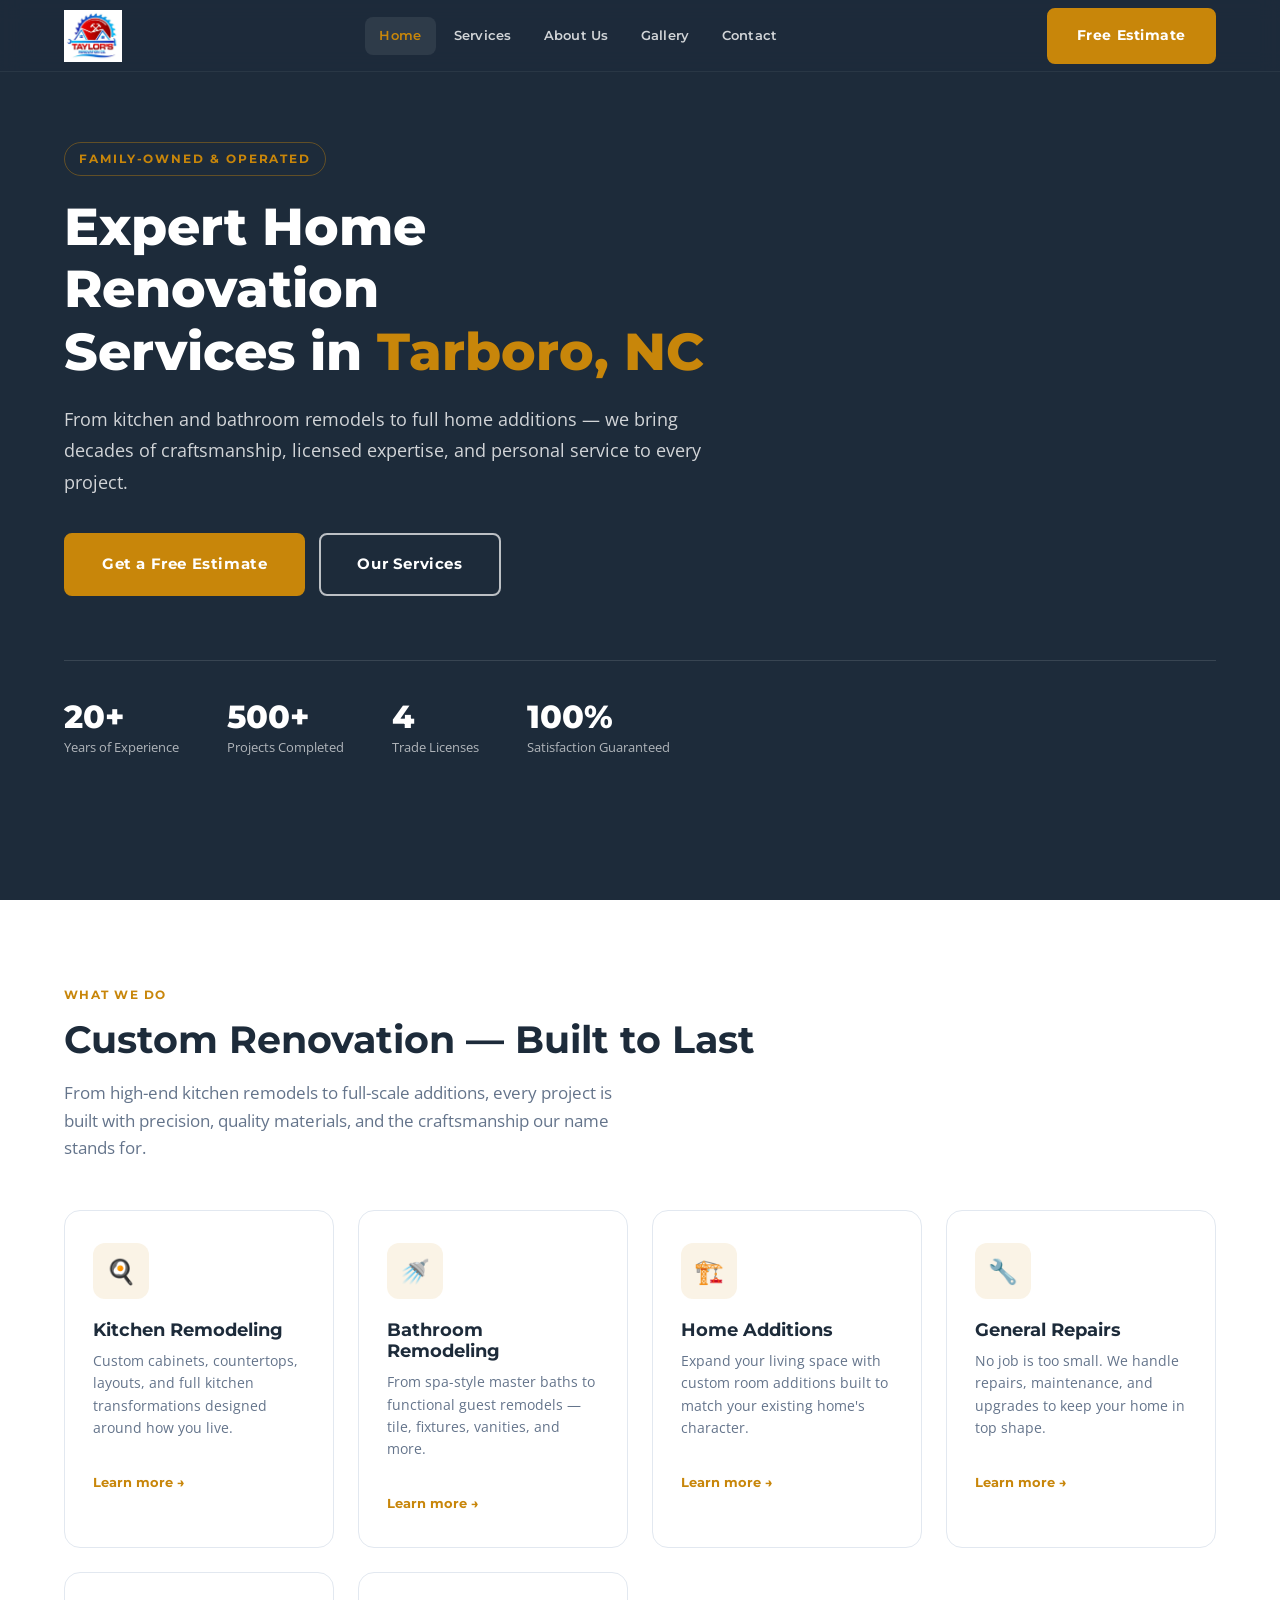
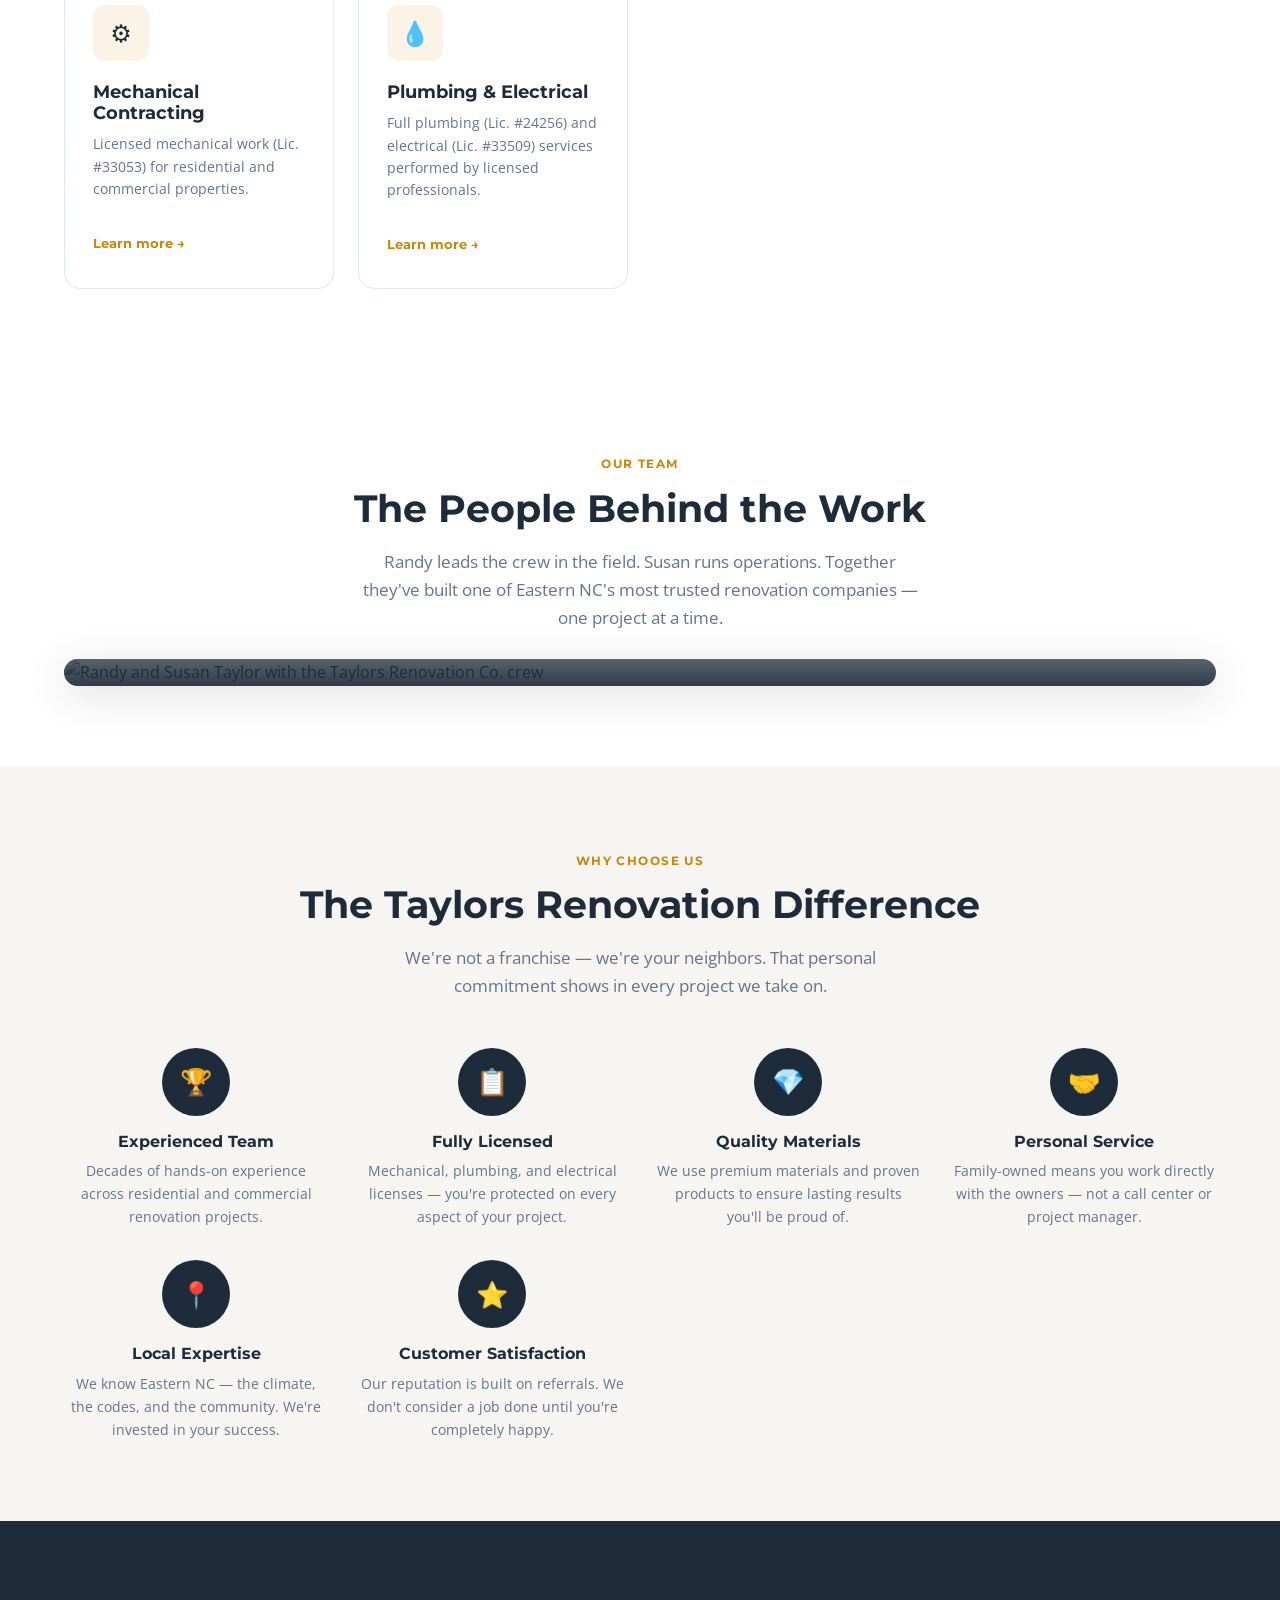
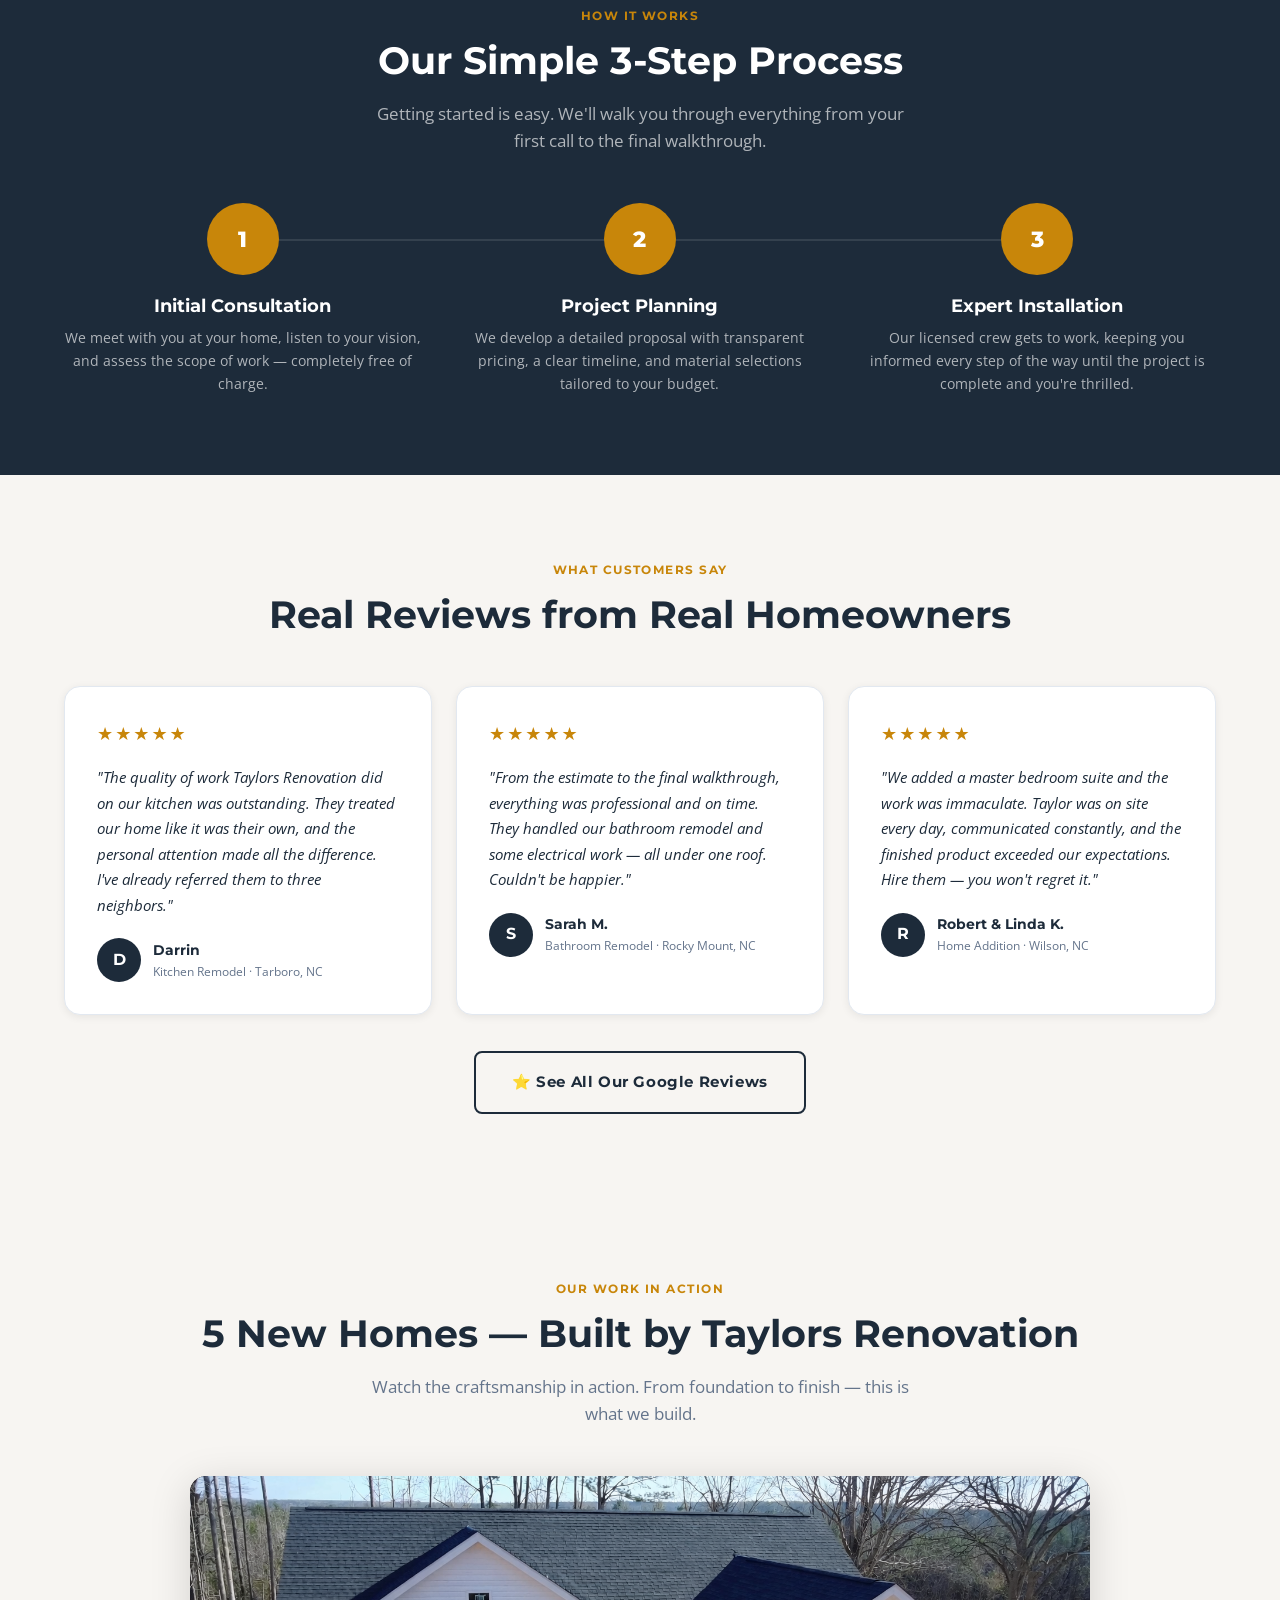
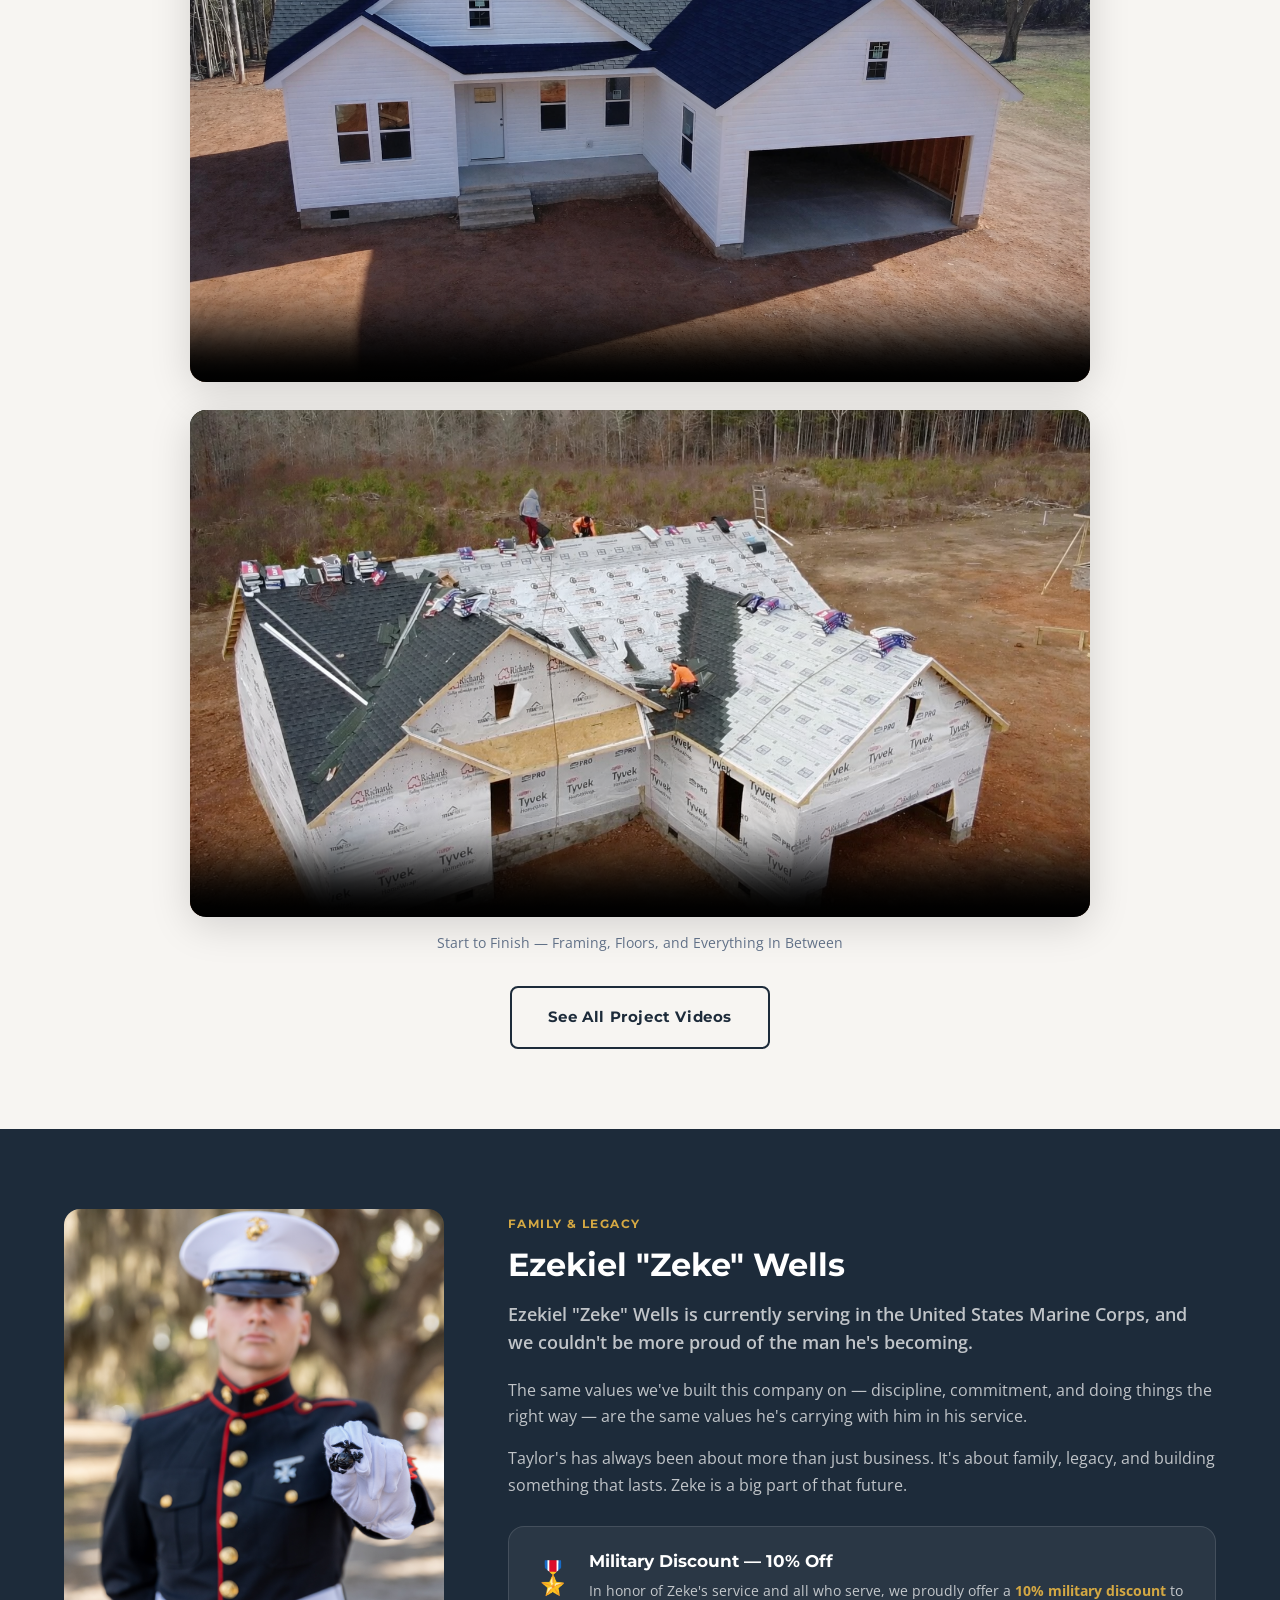
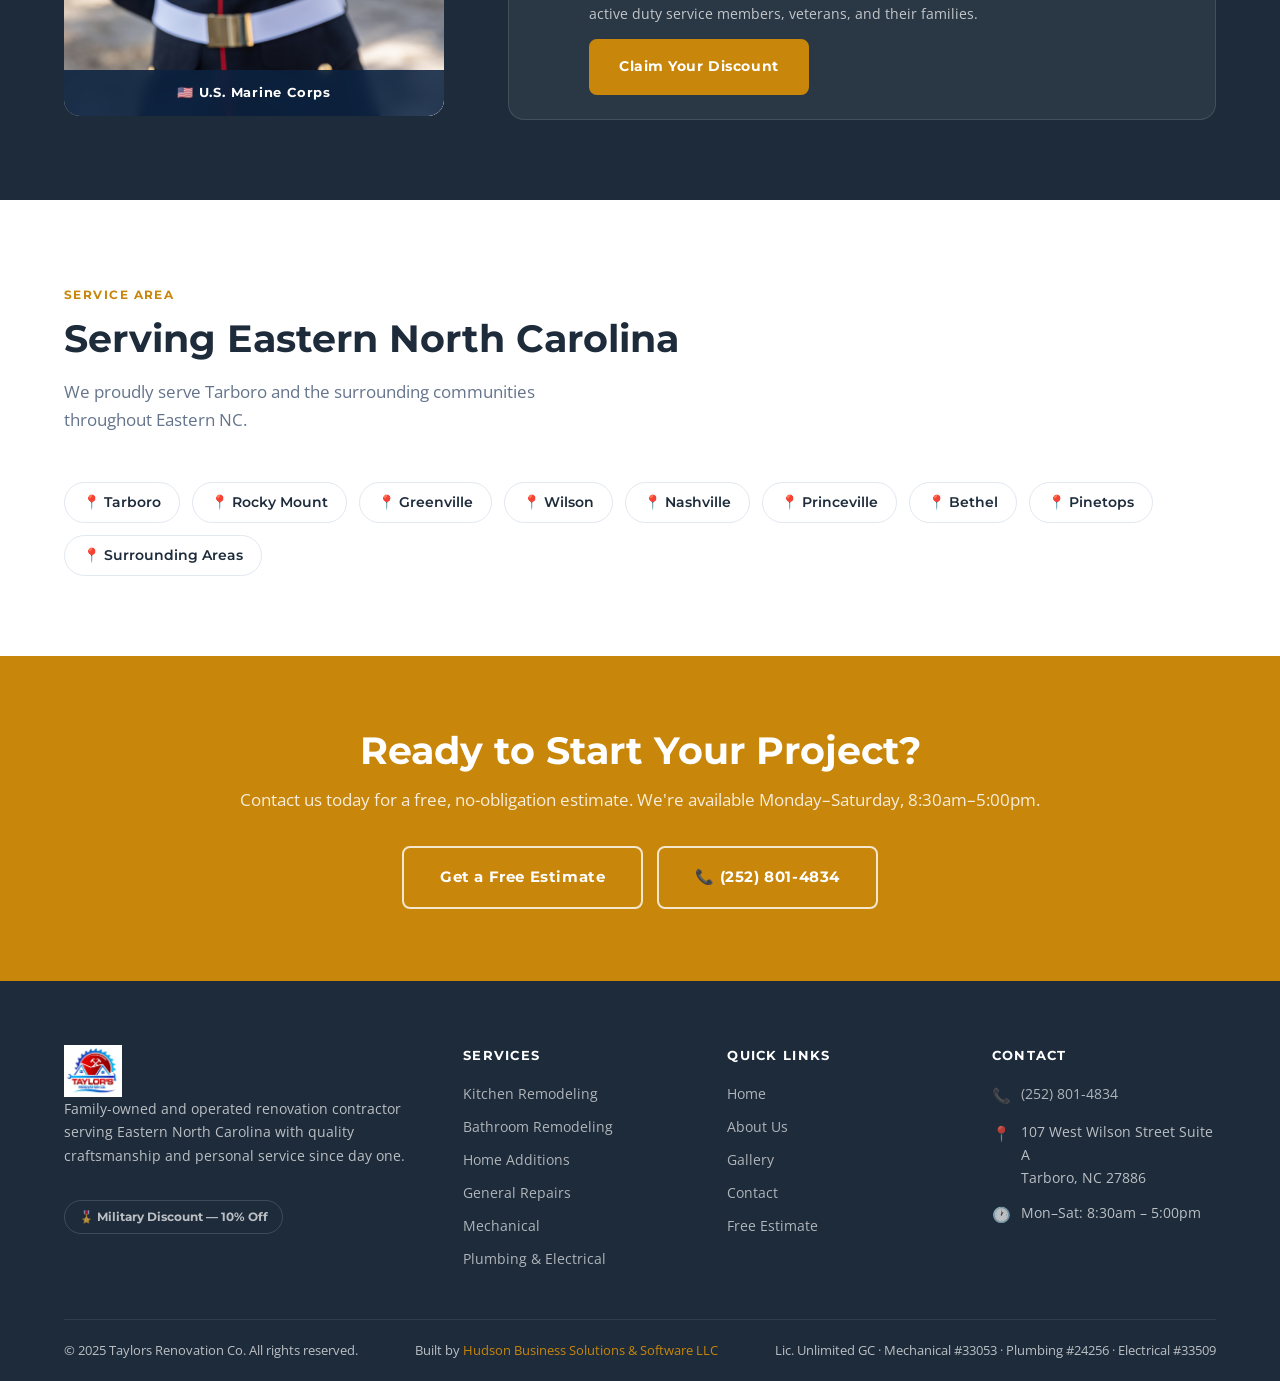
==== commit 807f58a9: "Website update 0.0.1" ====
--- a/index.html
+++ b/index.html
@@ -15,8 +15,7 @@
       <nav class="nav">
         <a href="index.html" class="nav-logo">
           <!-- If you have a logo image, replace the text below with: <img src="images/logo/logo.png" alt="Taylors Renovation Co."> -->
-          <span class="nav-logo-main">Taylors Renovation Co.</span>
-          <span class="nav-logo-sub">Tarboro, NC</span>
+          <img src="images/logo/logo.webp" alt="Taylors Renovation Co." class="nav-logo-img">
         </a>
         <div class="nav-links">
           <a href="index.html">Home</a>
@@ -361,8 +360,7 @@
     <div class="container">
       <div class="footer-grid">
         <div class="footer-brand">
-          <span class="nav-logo-main">Taylors Renovation Co.</span>
-          <span class="nav-logo-sub">Tarboro, NC</span>
+          <img src="images/logo/logo.webp" alt="Taylors Renovation Co." class="nav-logo-img">
           <p>Family-owned and operated renovation contractor serving Eastern North Carolina with quality craftsmanship and personal service since day one.</p>
           <div class="military-badge">🎖️ Military Discount — 10% Off</div>
         </div>
--- a/css/styles.css
+++ b/css/styles.css
@@ -189,9 +189,11 @@
   text-transform: uppercase;
   color: var(--accent);
 }
-.nav-logo img {
-  height: 44px;
+.nav-logo img,
+.nav-logo-img {
+  height: 52px;
   width: auto;
+  display: block;
 }
 .nav-links {
   display: flex;
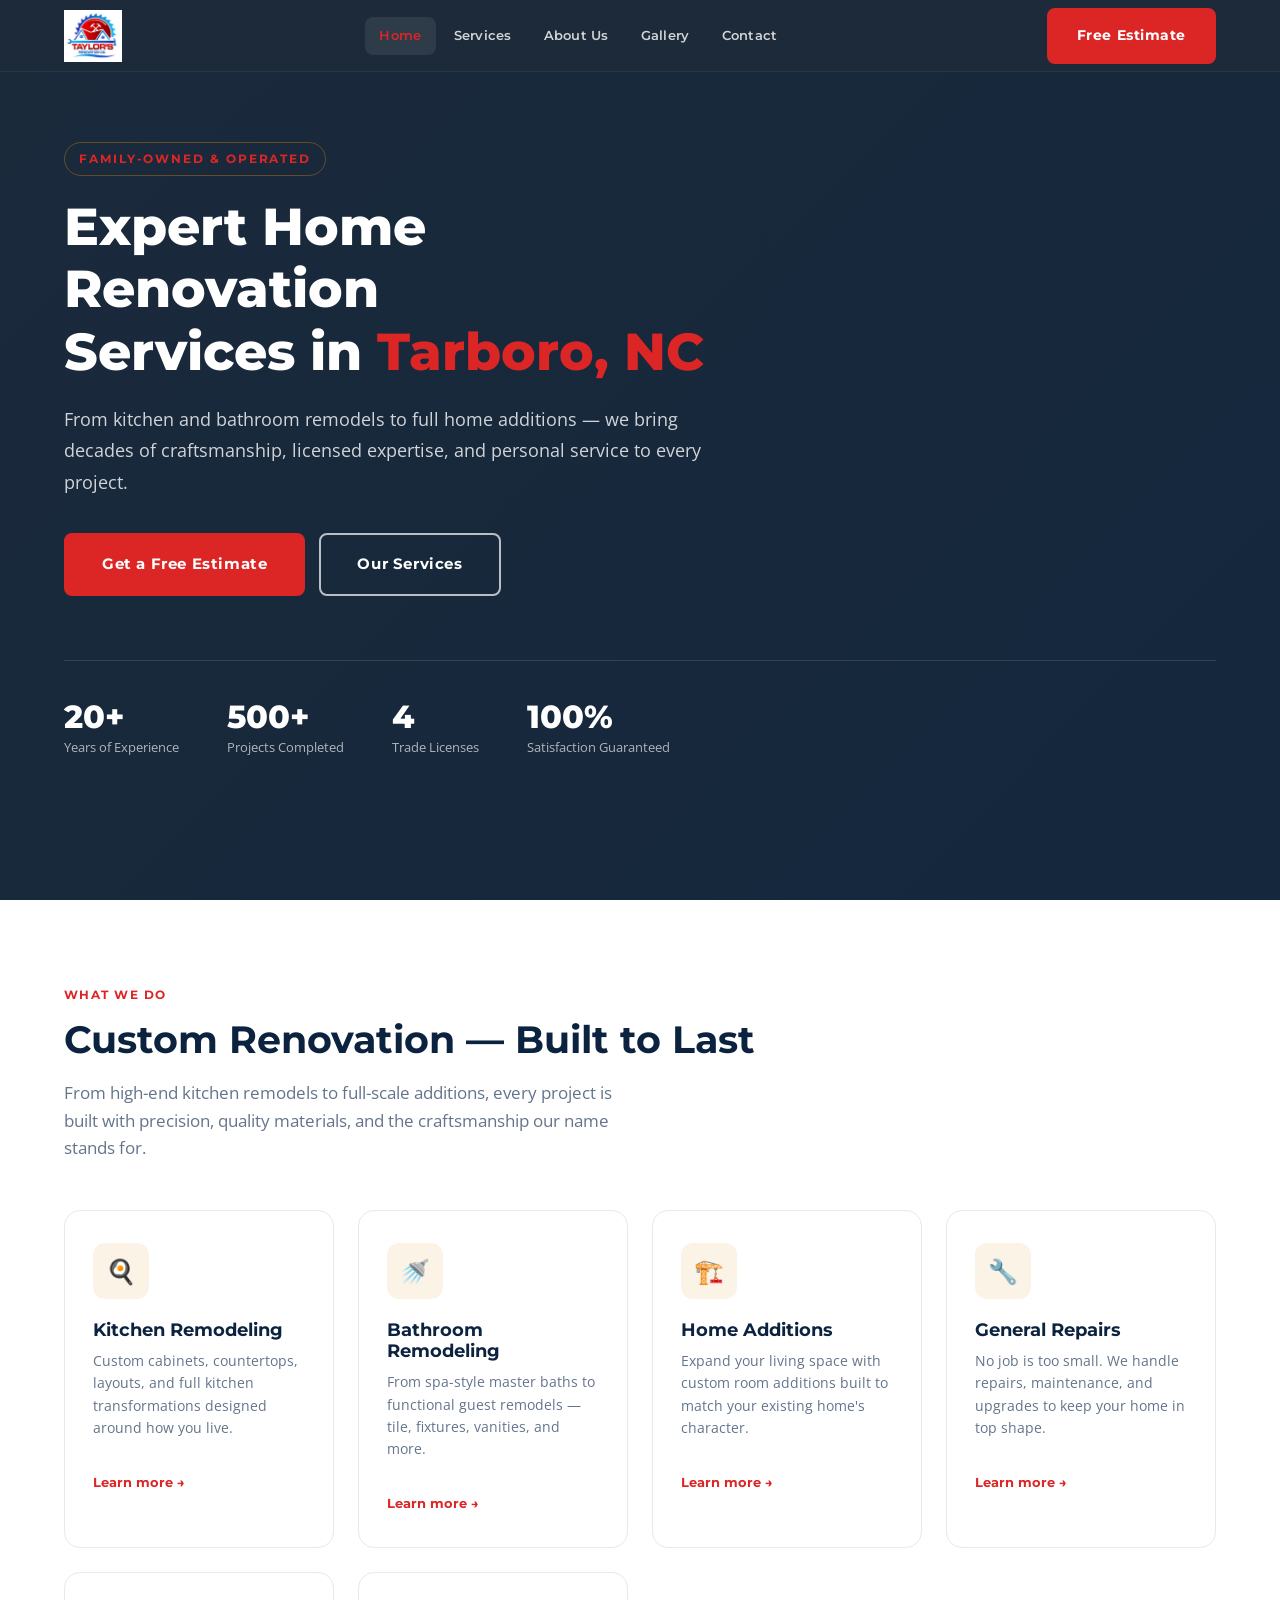
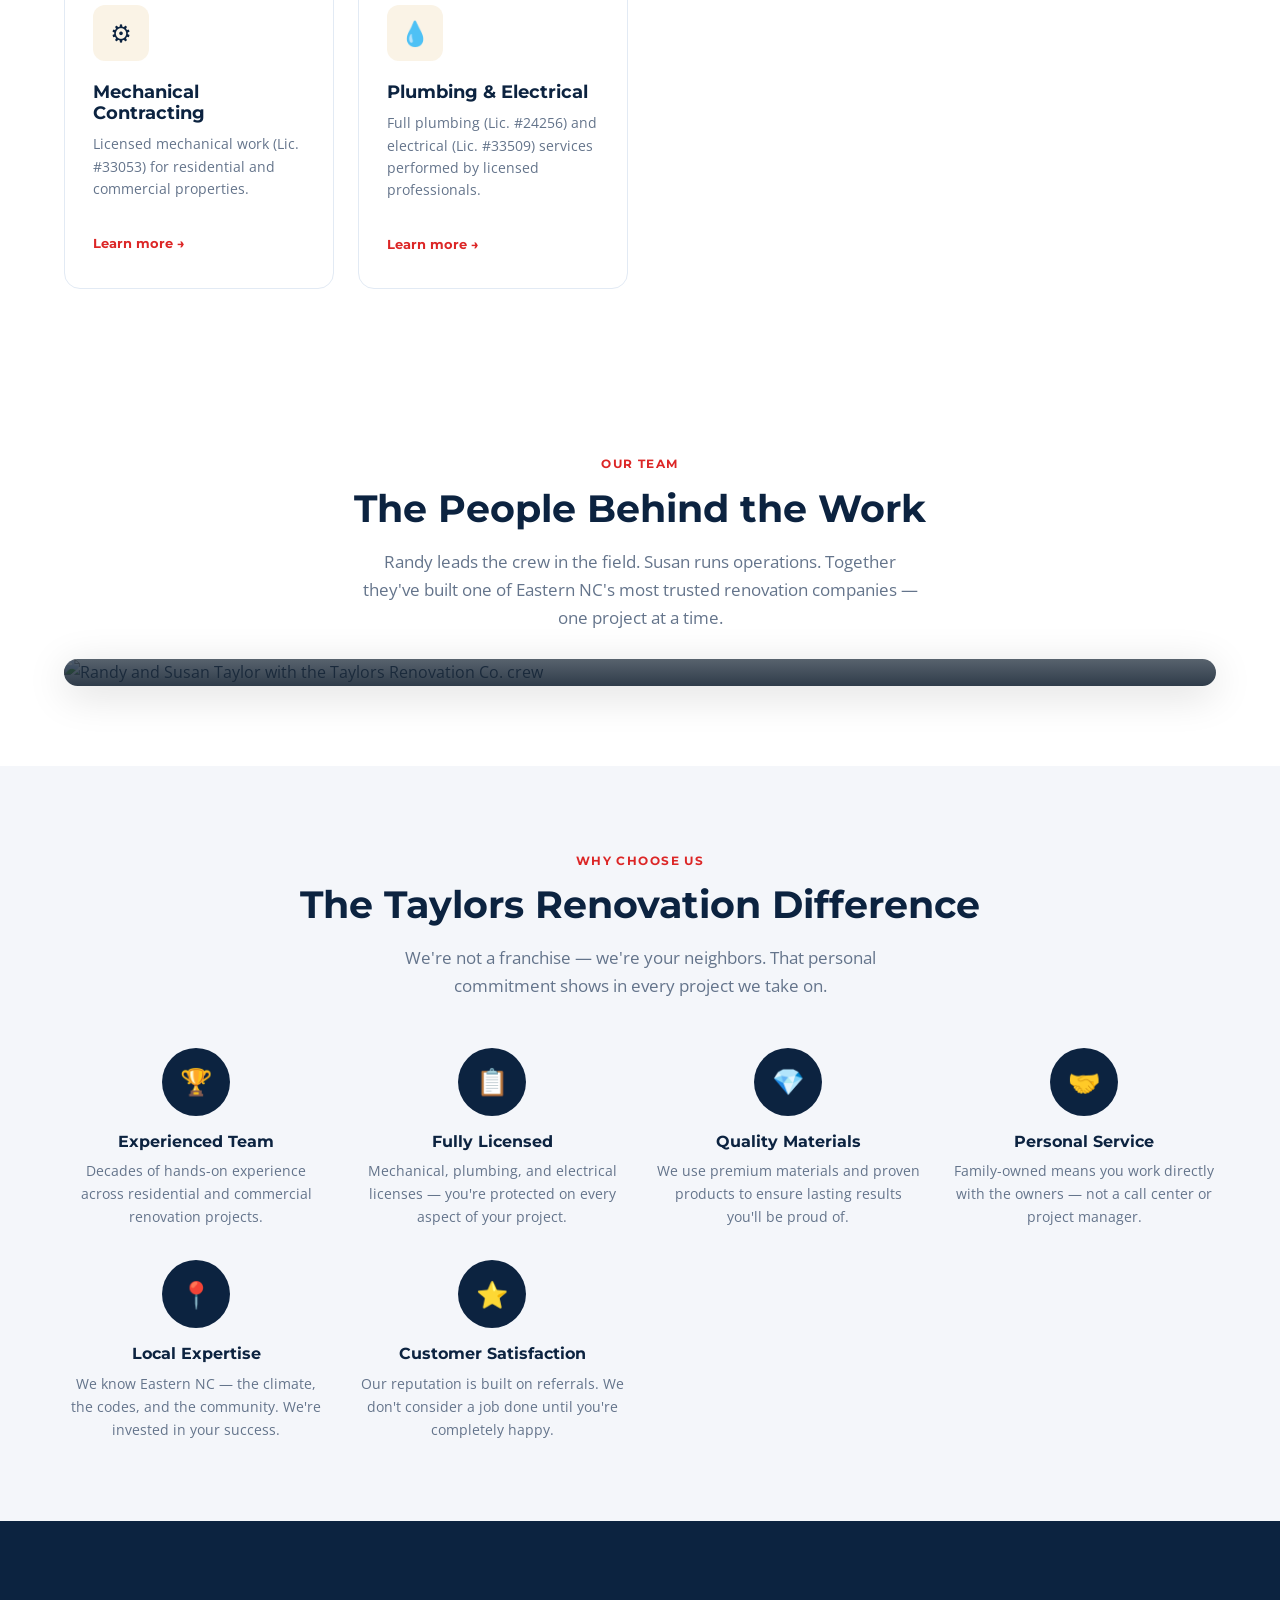
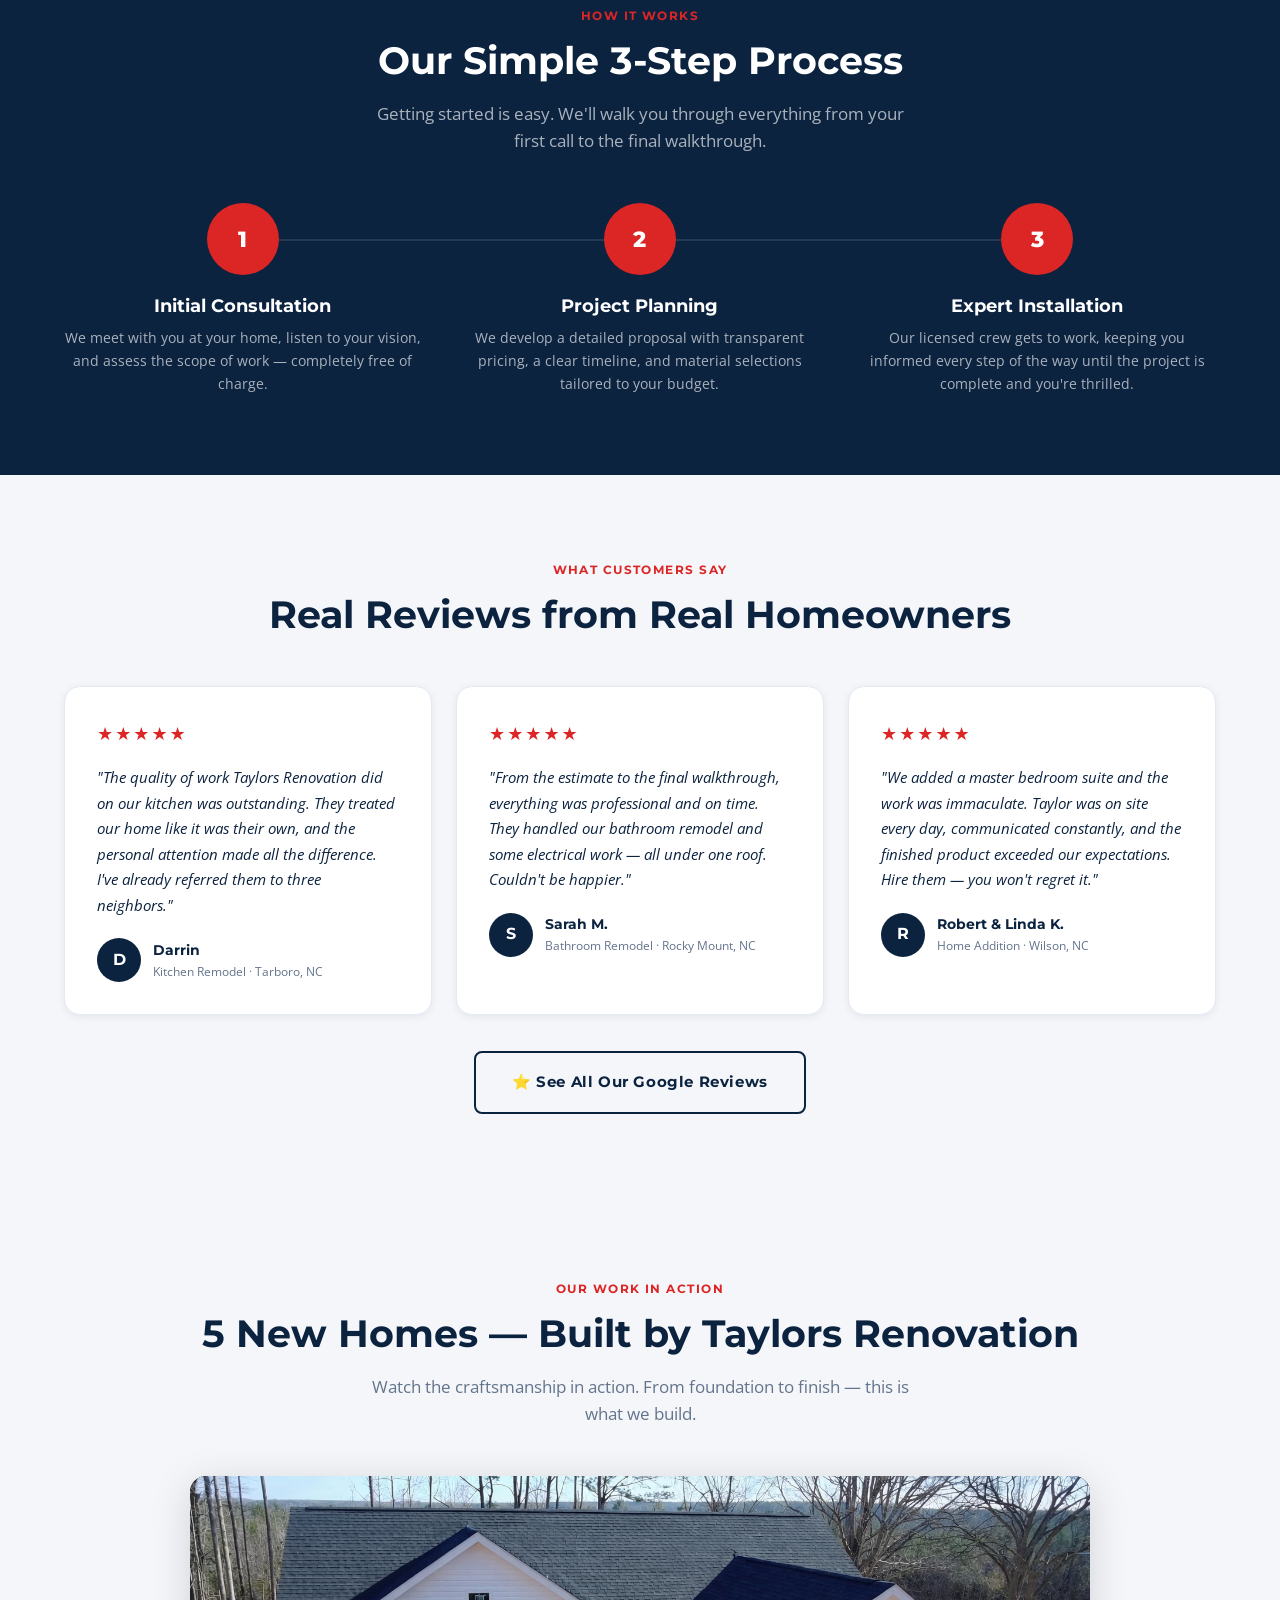
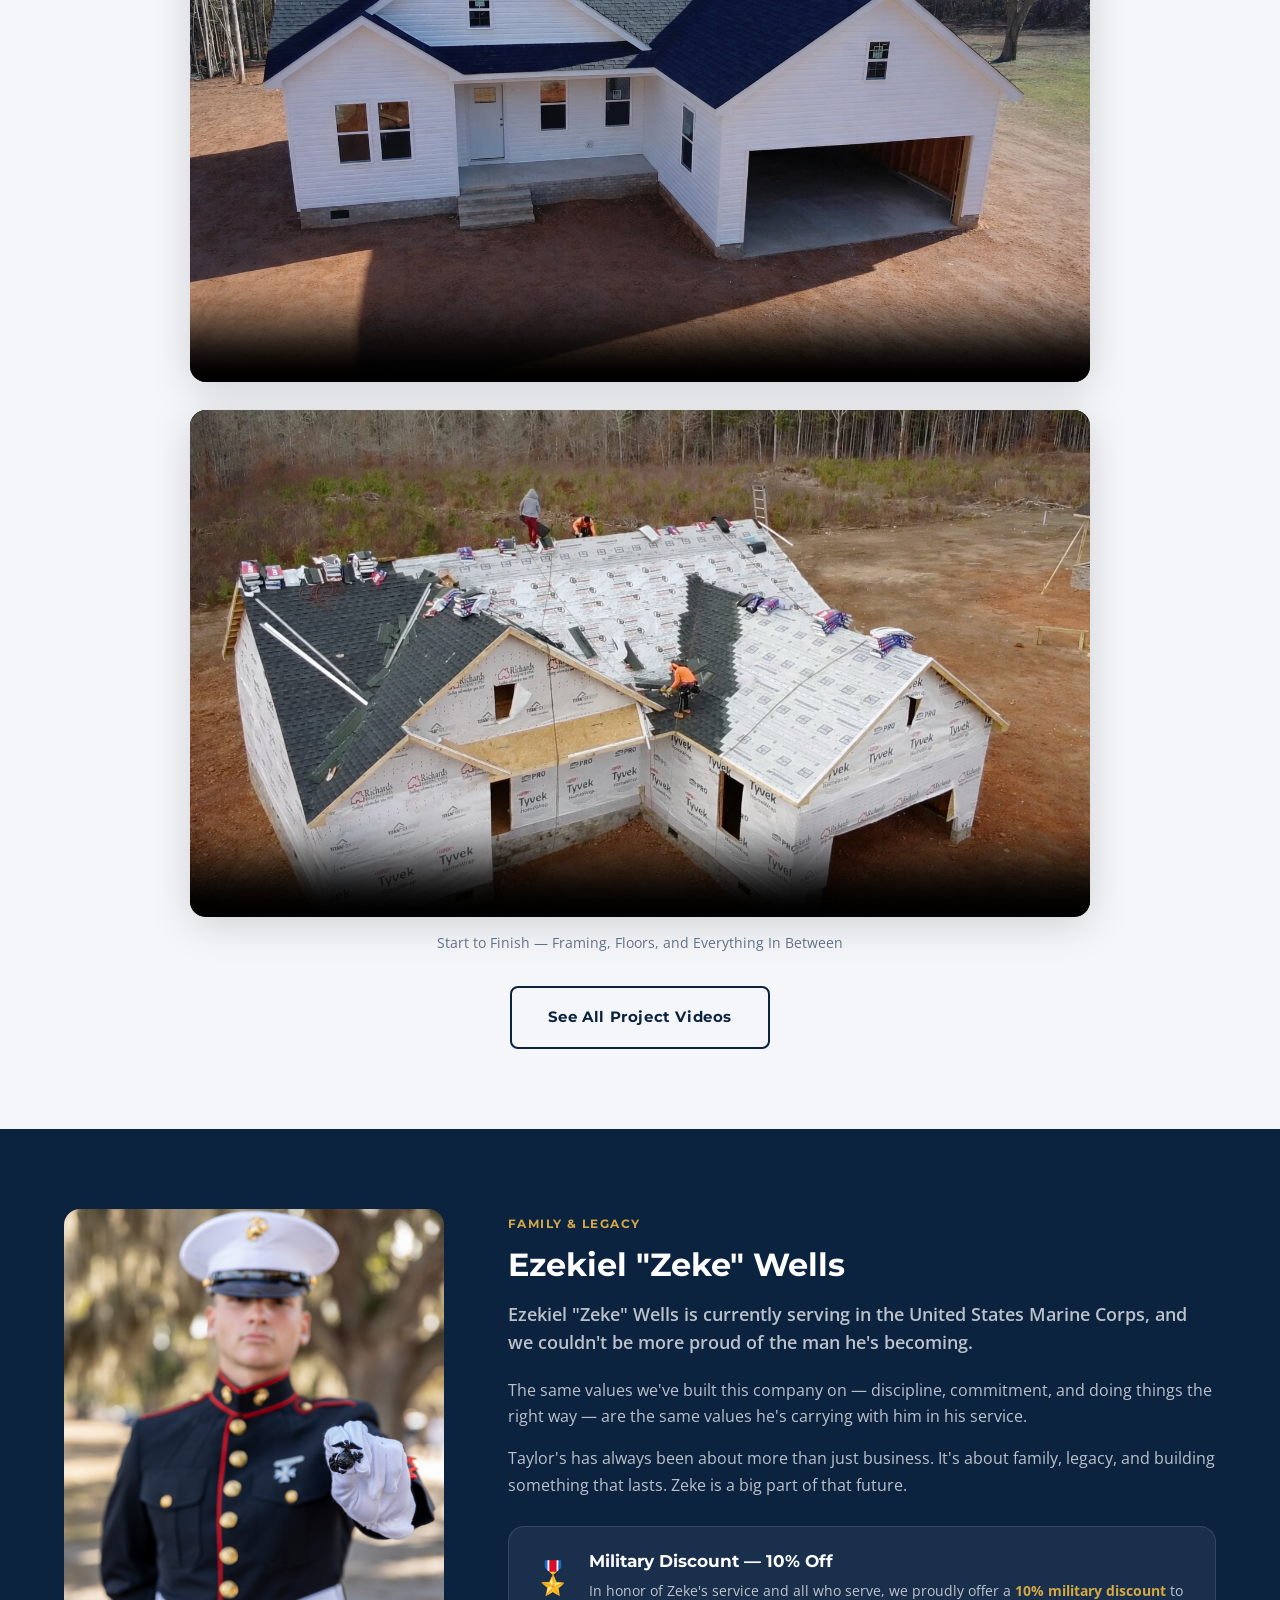
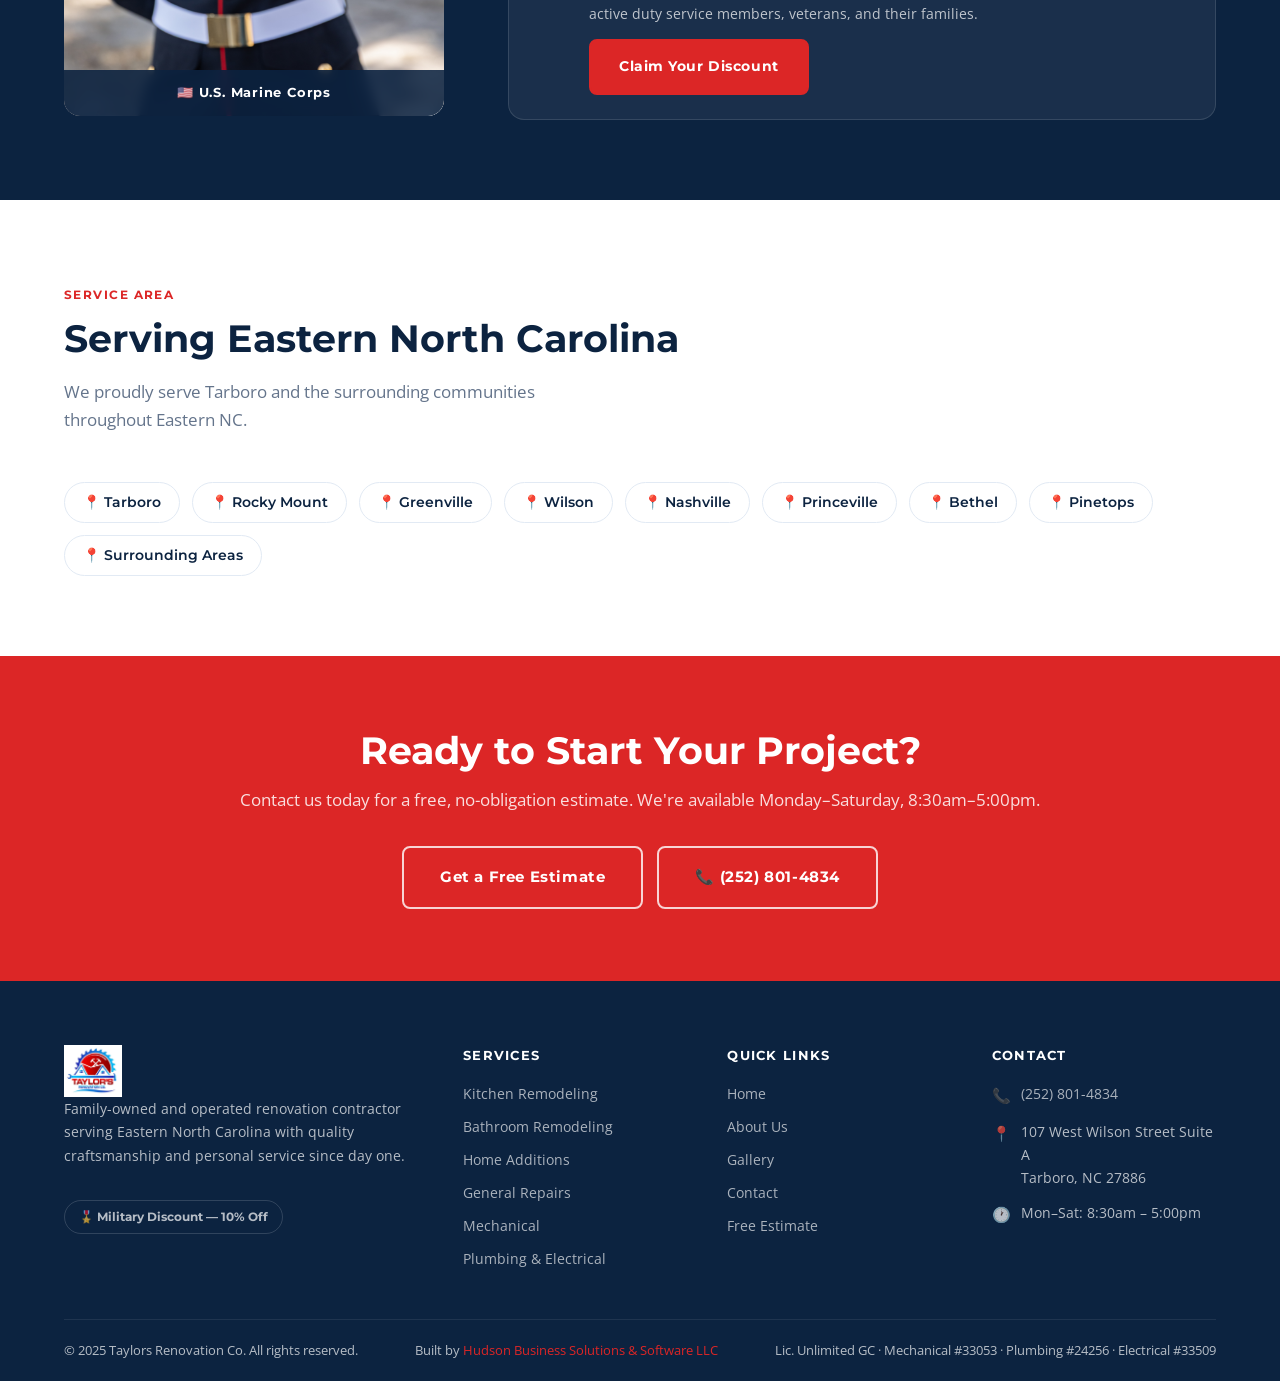
==== commit fddb120d: "Add favicon to all pages and wire up FormSubmit contact form - Add favicon and apple-touch-icon link" ====
--- a/index.html
+++ b/index.html
@@ -6,6 +6,8 @@
   <title>Taylors Renovation Co. | Expert Home Renovation in Tarboro, NC</title>
   <meta name="description" content="Family-owned renovation contractor serving Tarboro, NC and surrounding areas. Kitchen remodeling, bathroom remodeling, home additions, and general repairs. Licensed mechanical, plumbing, and electrical." />
   <link rel="stylesheet" href="css/styles.css" />
+  <link rel="icon" type="image/webp" href="images/logo/logo.webp" />
+  <link rel="apple-touch-icon" href="images/logo/logo.webp" />
 </head>
 <body>
 
--- a/css/styles.css
+++ b/css/styles.css
@@ -6,15 +6,15 @@
 
 /* ── Variables ── */
 :root {
-  --primary:       #1D2B3A;
-  --primary-light: #253547;
-  --accent:        #C8860A;
-  --accent-hover:  #A86D08;
-  --light:         #F7F5F2;
+  --primary:       #0C2340;
+  --primary-light: #143258;
+  --accent:        #DC2626;
+  --accent-hover:  #B91C1C;
+  --light:         #F4F6FA;
   --white:         #FFFFFF;
-  --text:          #1D2B3A;
+  --text:          #0C2340;
   --text-muted:    #64748B;
-  --border:        #E2E8F0;
+  --border:        #E2EAF4;
   --shadow-sm:     0 2px 8px rgba(0,0,0,0.07);
   --shadow:        0 4px 24px rgba(0,0,0,0.11);
   --shadow-lg:     0 8px 40px rgba(0,0,0,0.15);
@@ -644,15 +644,9 @@
 .about-intro-img {
   border-radius: var(--radius-lg);
   overflow: hidden;
-  aspect-ratio: 4/3;
   background: var(--light);
-  display: flex;
-  align-items: center;
-  justify-content: center;
-  color: var(--text-muted);
-  font-size: 14px;
-}
-.about-intro-img img { width: 100%; height: 100%; object-fit: cover; }
+}
+.about-intro-img img { width: 100%; height: auto; display: block; }
 .about-numbers { display: grid; grid-template-columns: 1fr 1fr; gap: 20px; margin-top: 32px; }
 .about-number { background: var(--light); border-radius: var(--radius); padding: 20px; text-align: center; }
 .about-number-val {
@@ -769,13 +763,10 @@
   overflow: hidden;
   border-radius: var(--radius-lg);
   box-shadow: var(--shadow-lg);
-  max-height: 540px;
 }
 .team-showcase img {
   width: 100%;
-  height: 100%;
-  object-fit: cover;
-  object-position: center 30%;
+  height: auto;
   display: block;
   transition: transform 0.6s ease;
 }
@@ -1006,3 +997,16 @@
   .hero-actions .btn { justify-content: center; }
   .cta-actions { flex-direction: column; align-items: center; }
 }
+
+/* ── SMS Consent ── */
+.sms-consent {
+  font-size: 11px;
+  color: var(--text-muted);
+  line-height: 1.6;
+  margin-bottom: 16px;
+  padding: 12px;
+  background: var(--light);
+  border-radius: var(--radius);
+  border-left: 3px solid var(--border);
+}
+.sms-consent a { color: var(--accent); text-decoration: underline; }
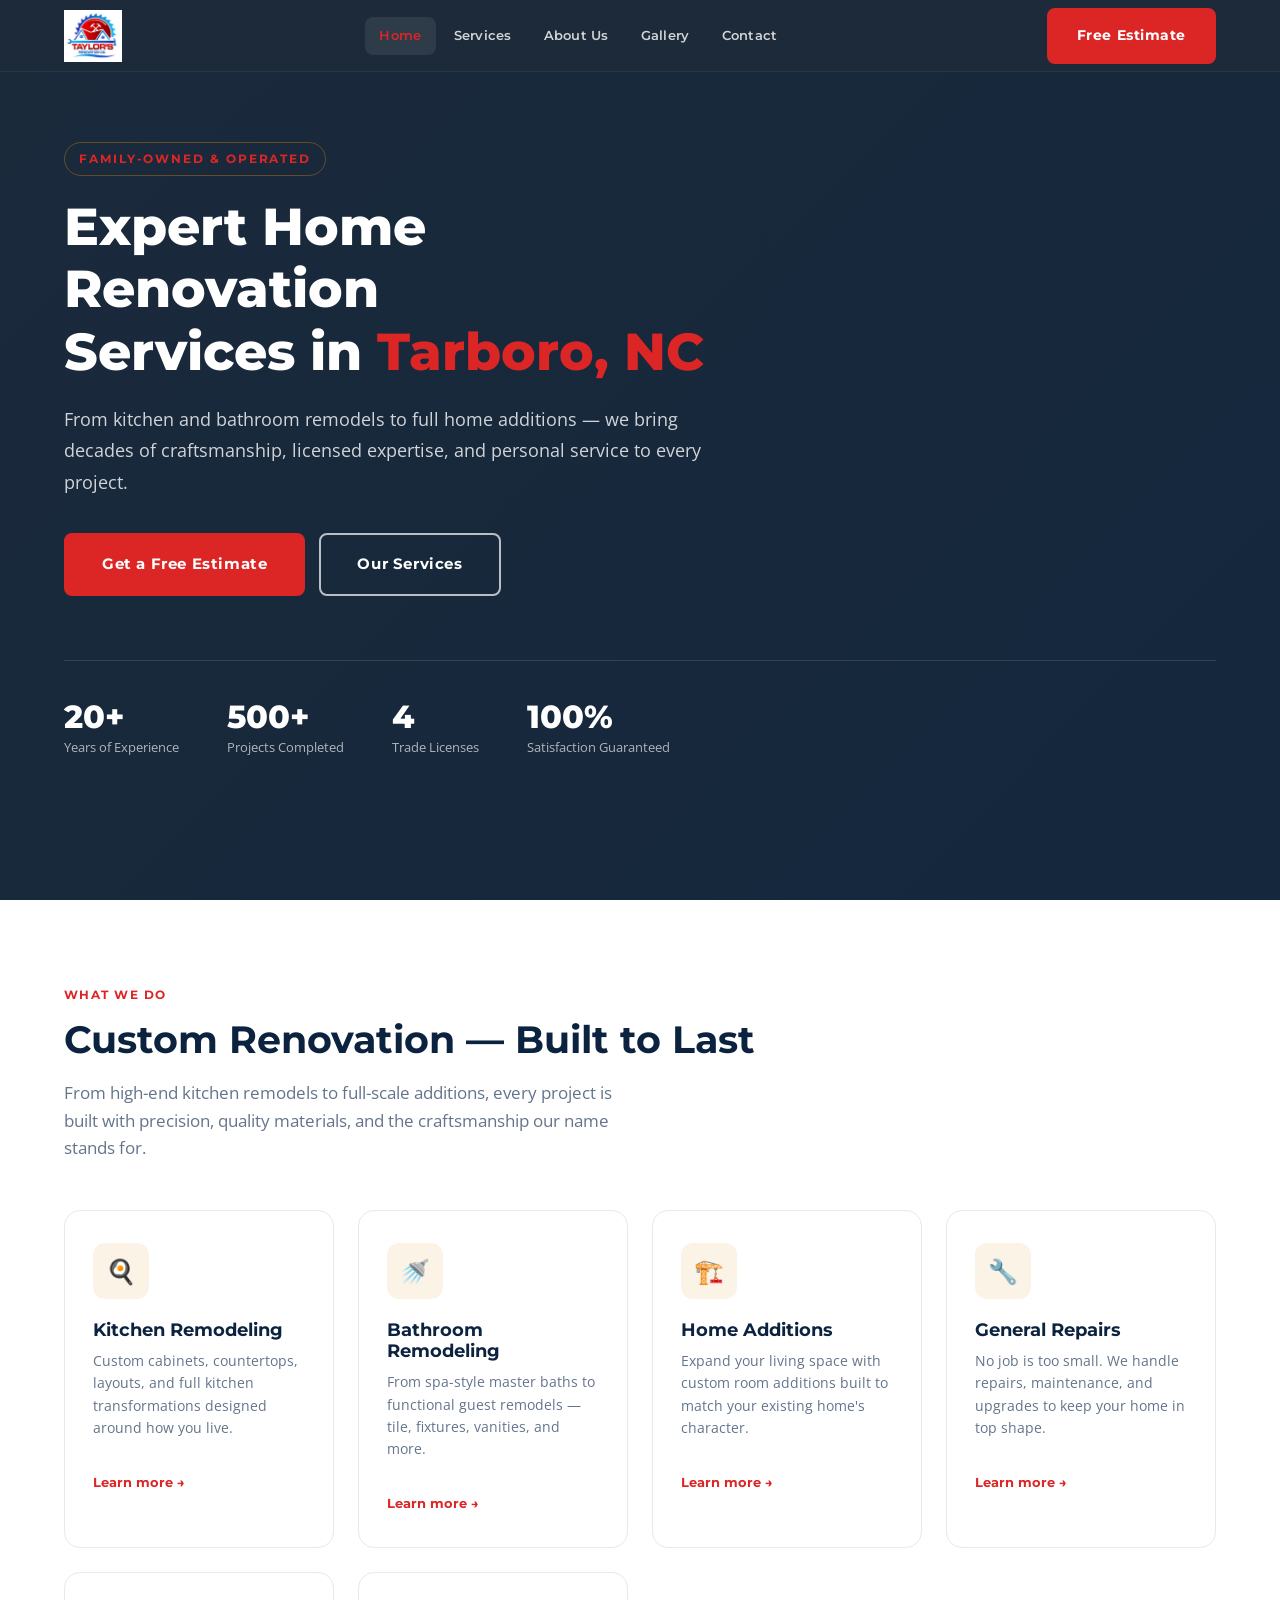
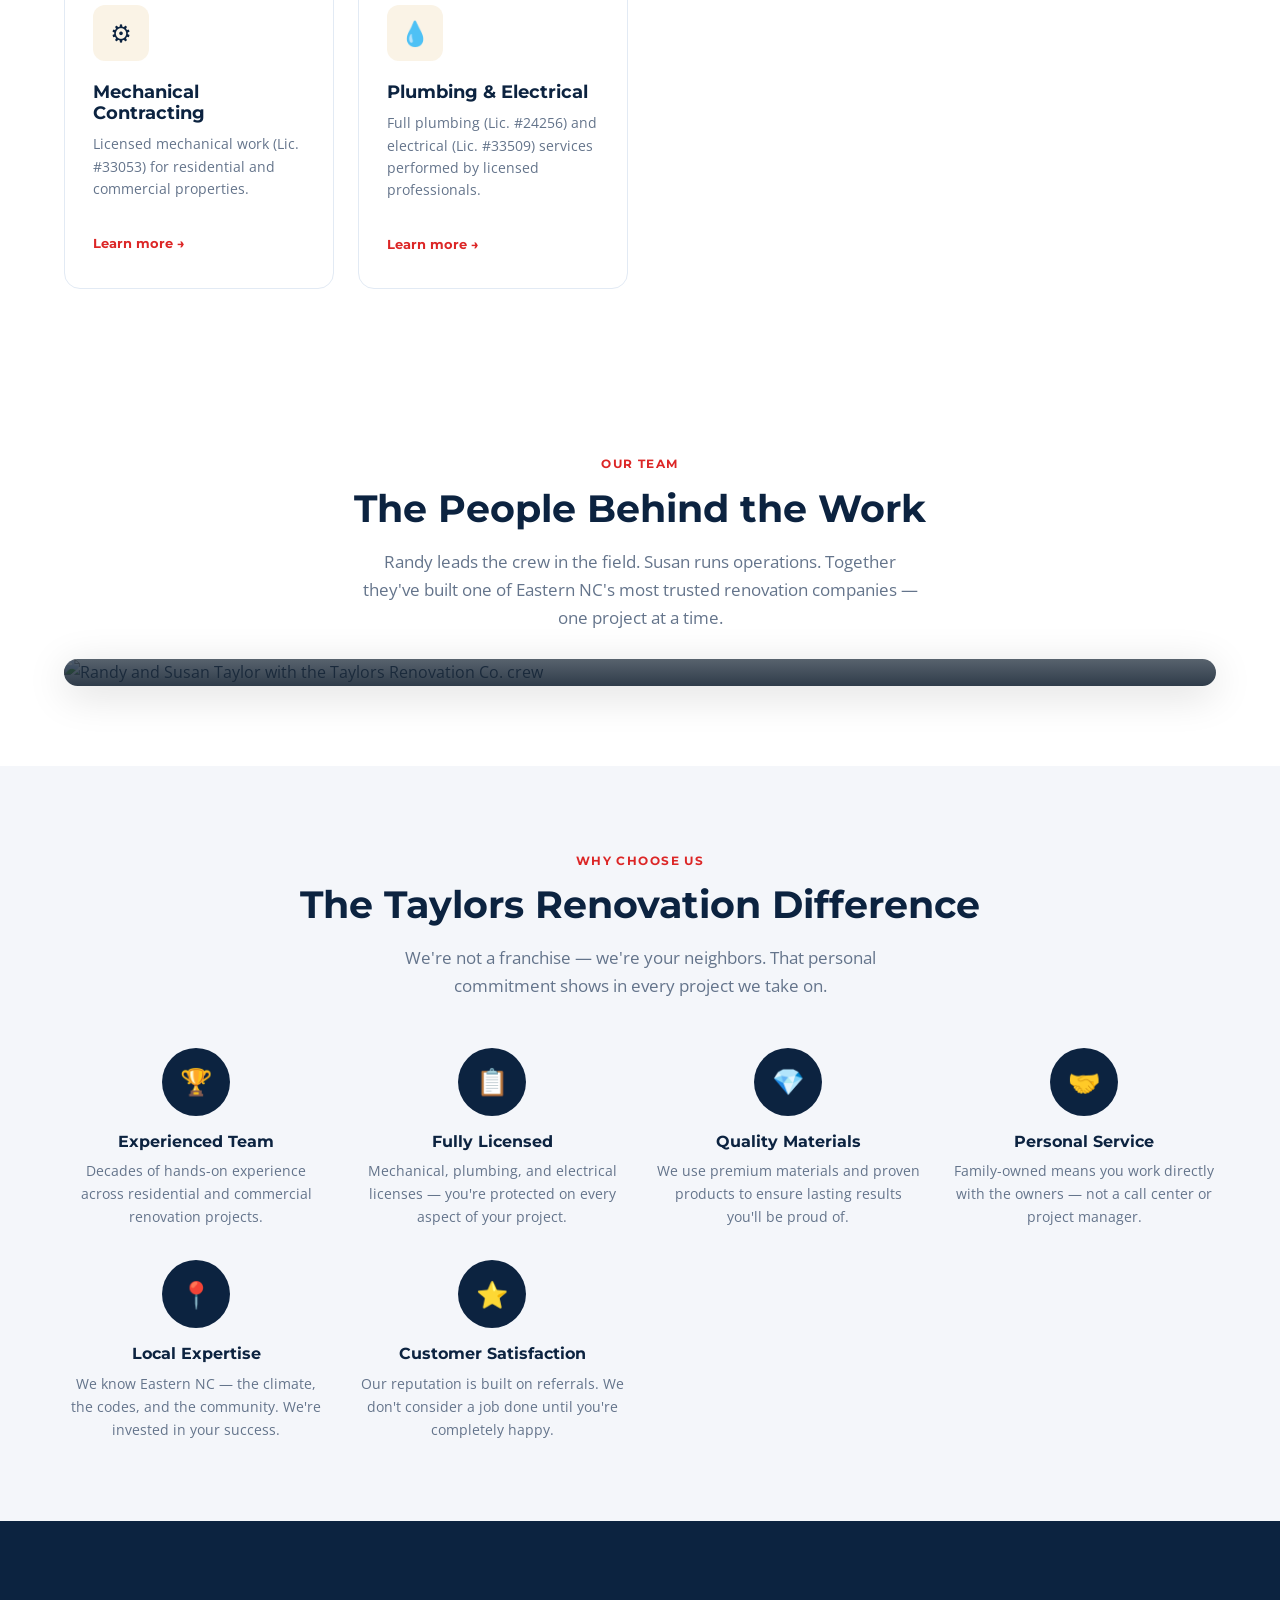
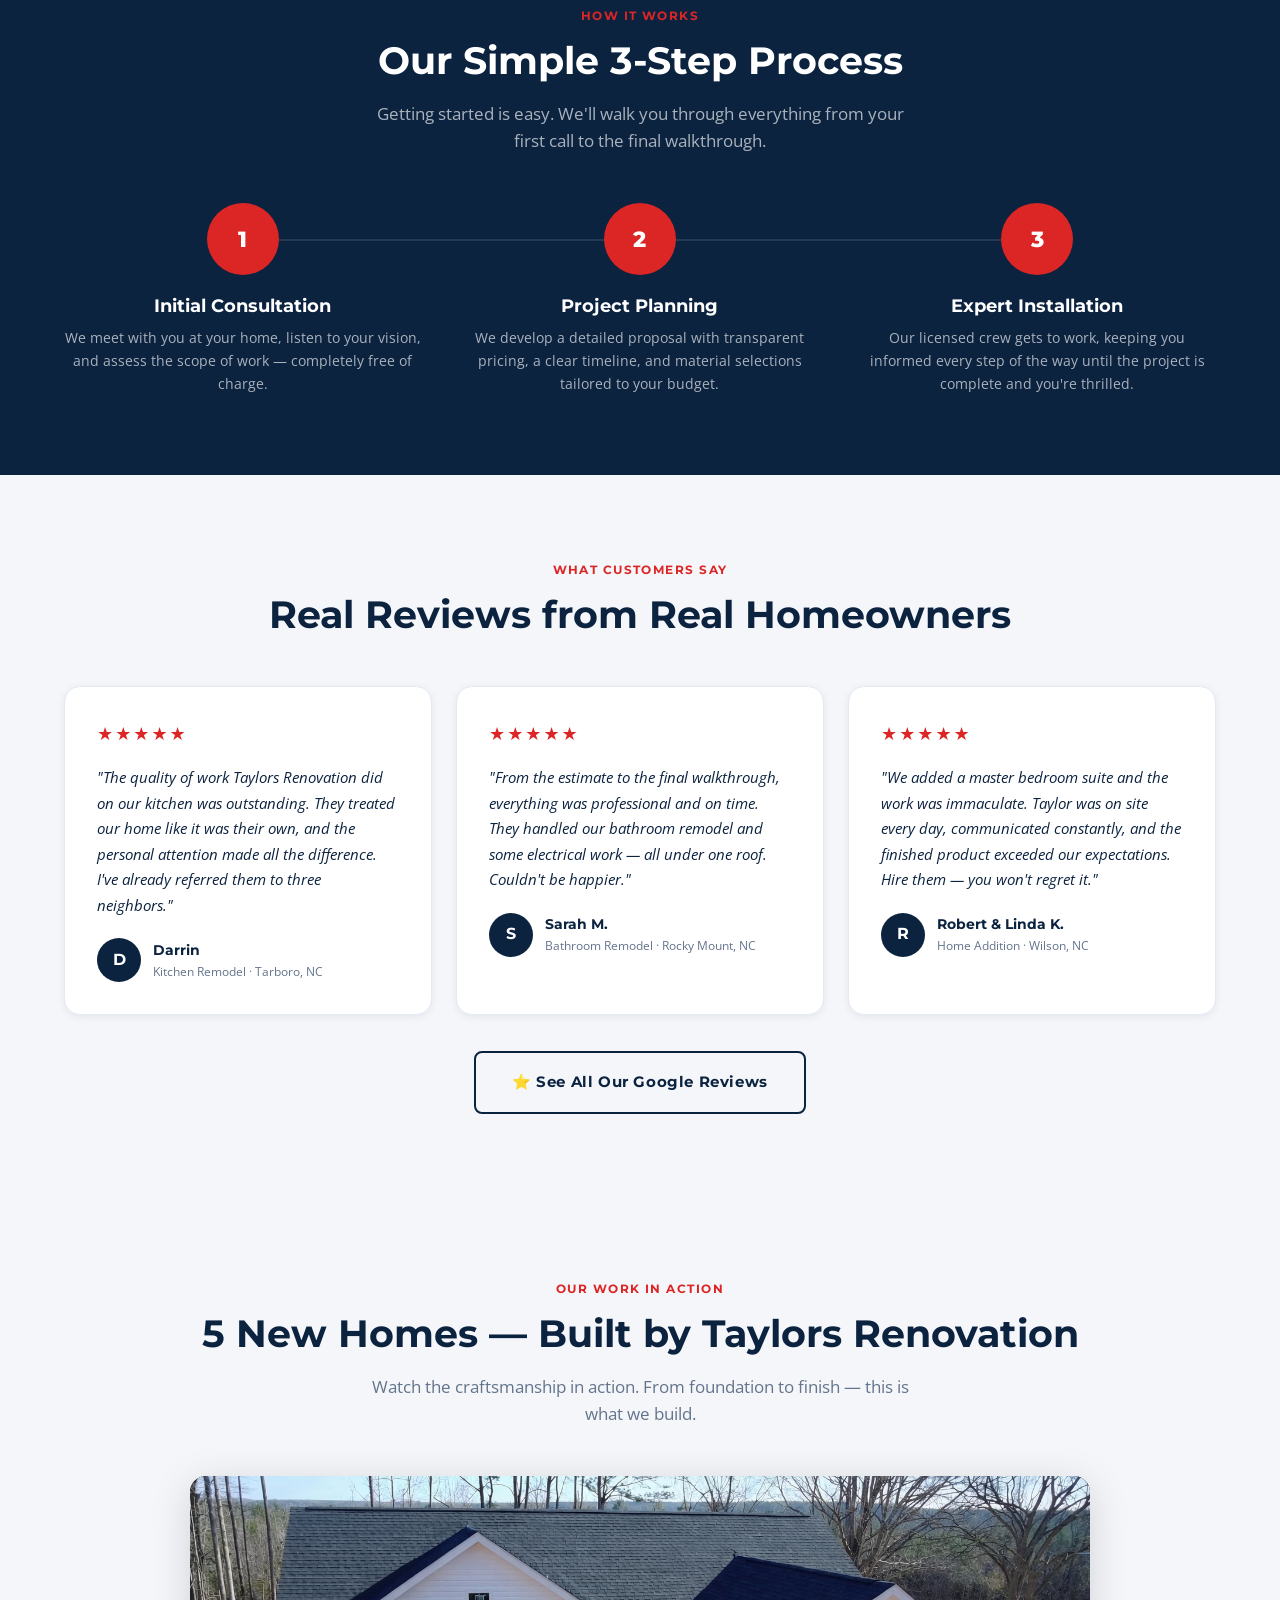
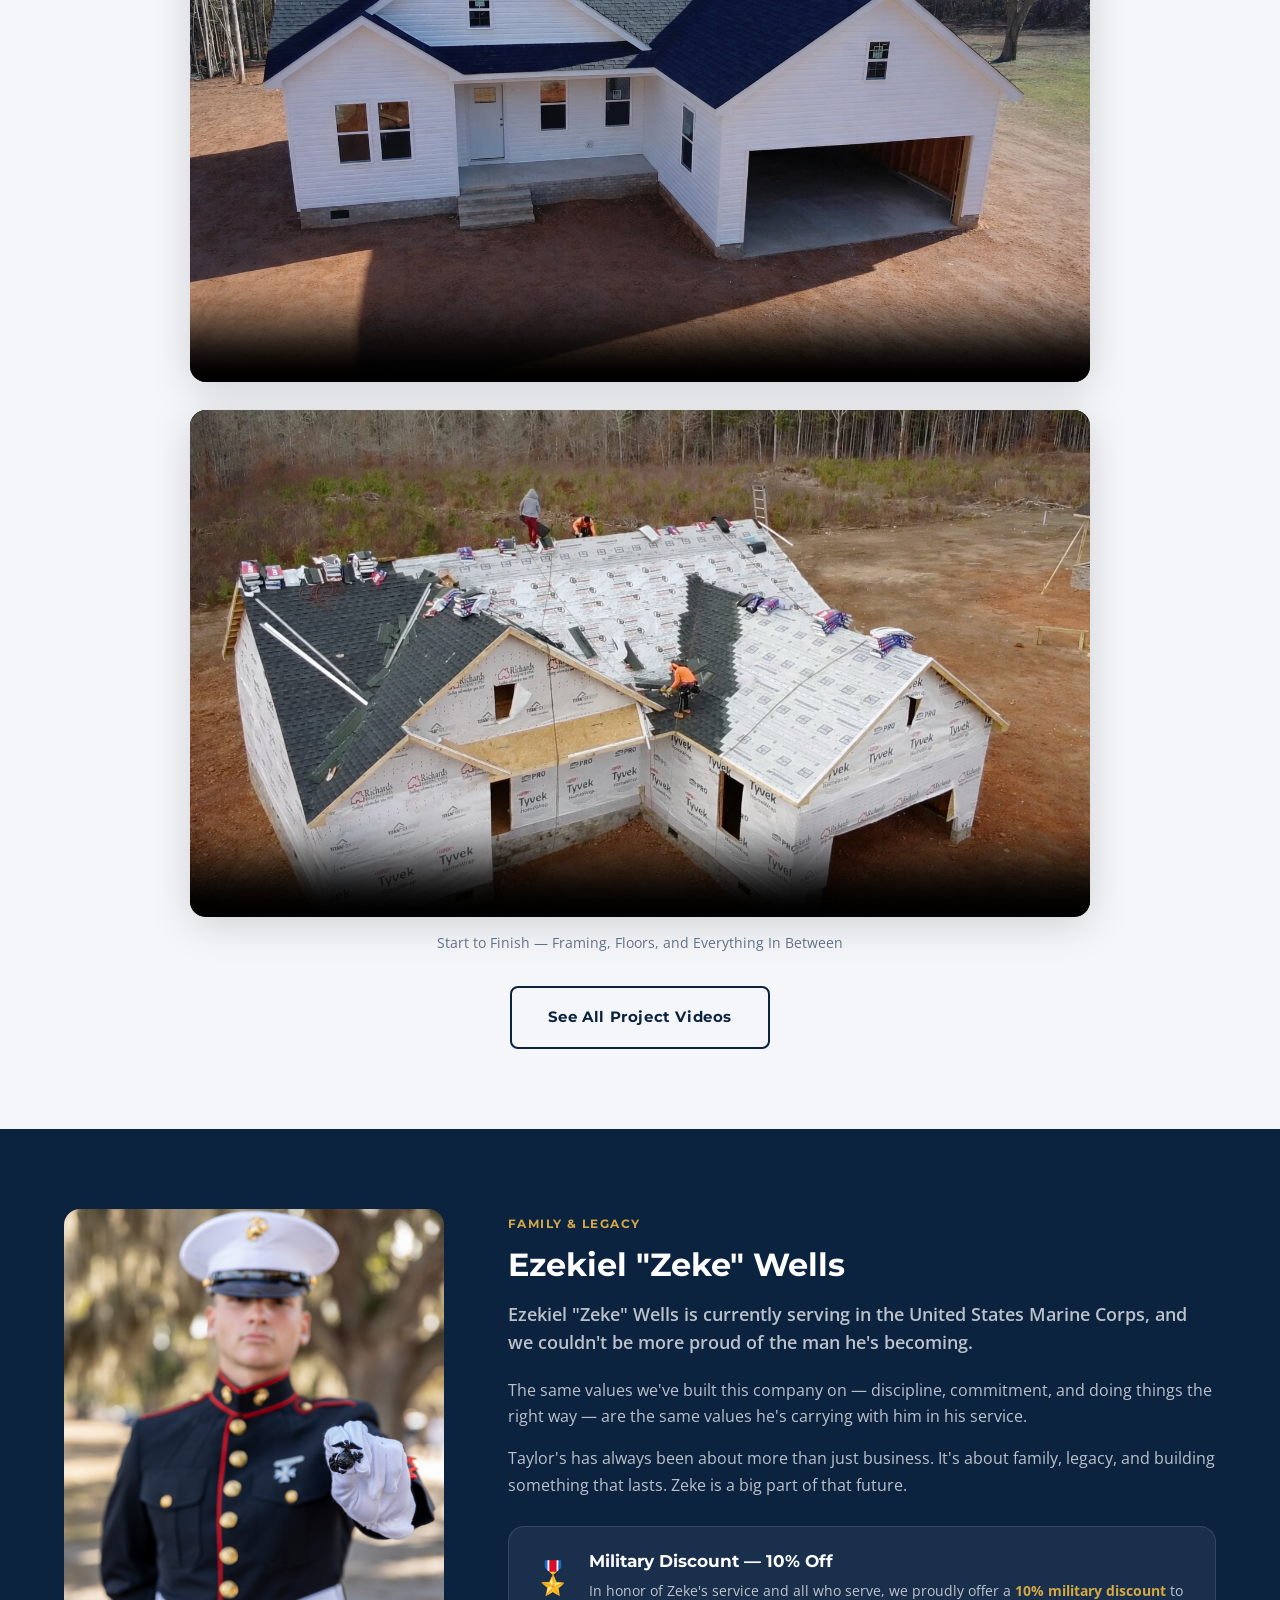
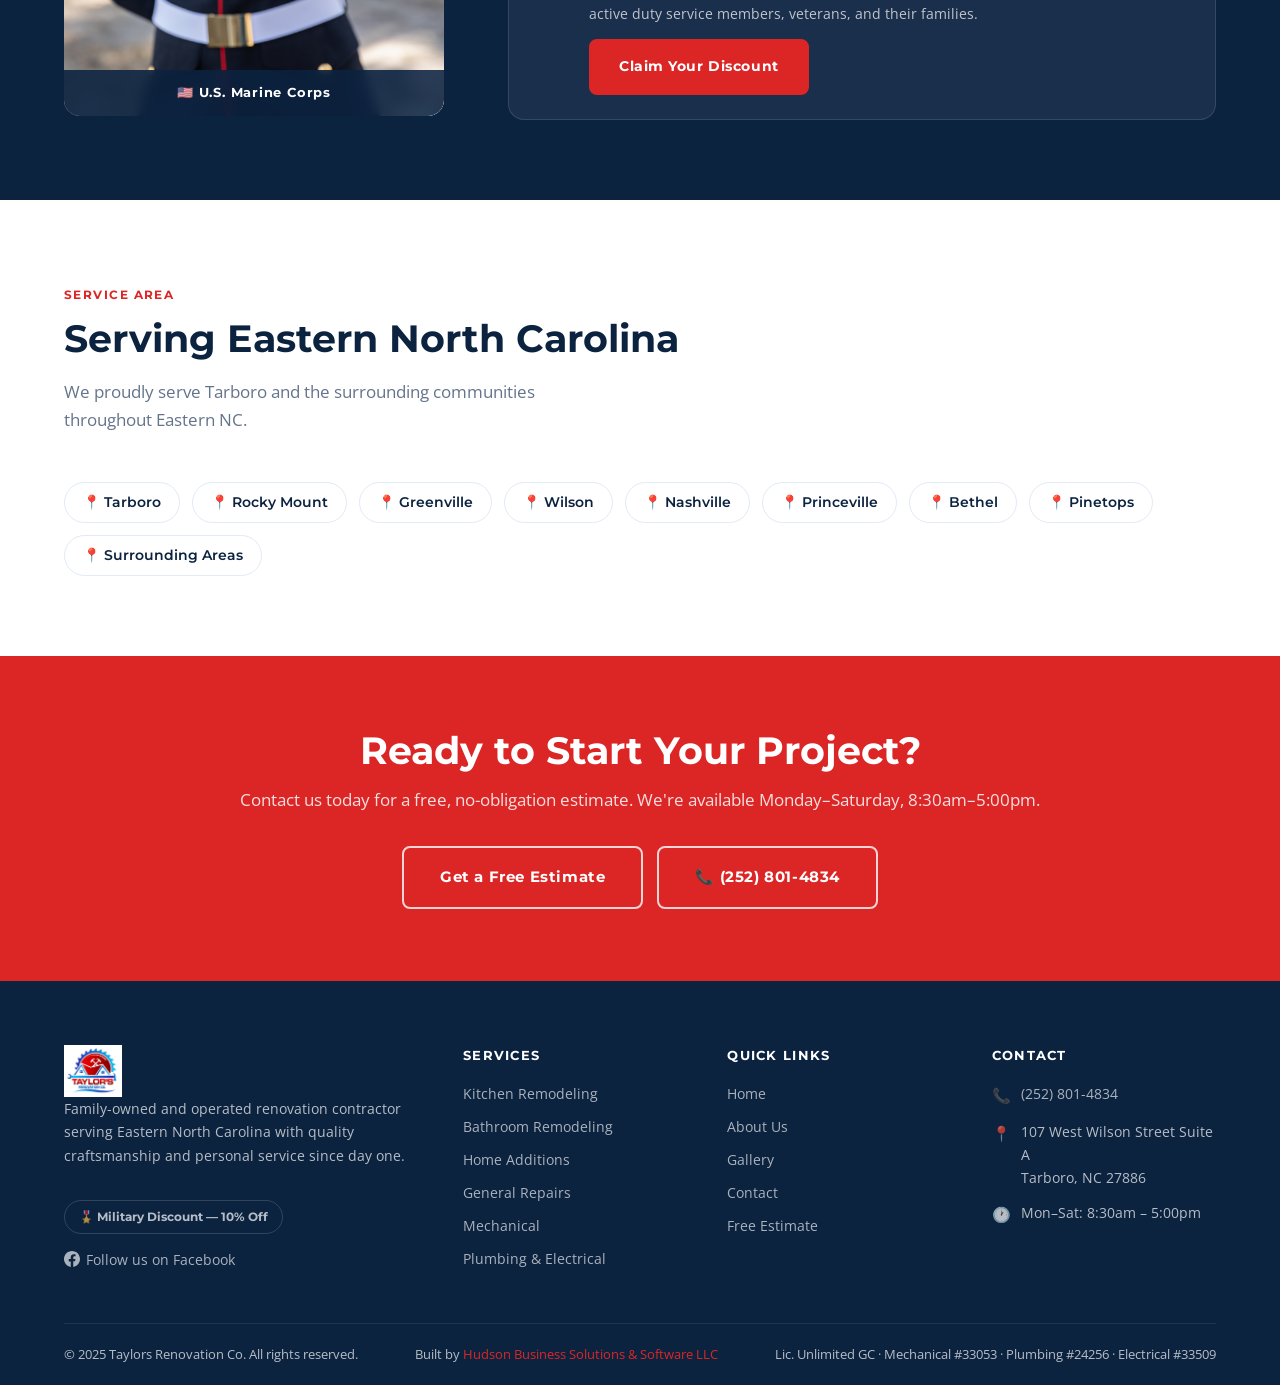
==== commit ba421219: "Add Facebook link to footer on all pages" ====
--- a/index.html
+++ b/index.html
@@ -8,6 +8,49 @@
   <link rel="stylesheet" href="css/styles.css" />
   <link rel="icon" type="image/webp" href="images/logo/logo.webp" />
   <link rel="apple-touch-icon" href="images/logo/logo.webp" />
+  <!-- Open Graph -->
+  <meta property="og:type" content="website" />
+  <meta property="og:url" content="https://www.taylorsrenovationco.com/" />
+  <meta property="og:title" content="Taylors Renovation Co. | Expert Home Renovation in Tarboro, NC" />
+  <meta property="og:description" content="Family-owned renovation contractor serving Tarboro, NC. Kitchen remodeling, bathroom remodeling, home additions, and general repairs. Licensed mechanical, plumbing, and electrical." />
+  <meta property="og:image" content="https://www.taylorsrenovationco.com/images/logo/logo.webp" />
+  <meta property="og:site_name" content="Taylors Renovation Co." />
+  <!-- Schema -->
+  <script type="application/ld+json">
+  {
+    "@context": "https://schema.org",
+    "@type": "GeneralContractor",
+    "name": "Taylors Renovation Co.",
+    "url": "https://www.taylorsrenovationco.com",
+    "logo": "https://www.taylorsrenovationco.com/images/logo/logo.webp",
+    "telephone": "+12528014834",
+    "address": {
+      "@type": "PostalAddress",
+      "streetAddress": "107 West Wilson Street Suite A",
+      "addressLocality": "Tarboro",
+      "addressRegion": "NC",
+      "postalCode": "27886",
+      "addressCountry": "US"
+    },
+    "openingHoursSpecification": {
+      "@type": "OpeningHoursSpecification",
+      "dayOfWeek": ["Monday","Tuesday","Wednesday","Thursday","Friday","Saturday"],
+      "opens": "08:30",
+      "closes": "17:00"
+    },
+    "areaServed": ["Tarboro","Rocky Mount","Greenville","Wilson","Nashville","Princeville","Bethel","Pinetops"],
+    "description": "Family-owned renovation contractor serving Tarboro, NC. Kitchen remodeling, bathroom remodeling, home additions, general repairs, mechanical, plumbing, and electrical.",
+    "priceRange": "$$"
+  }
+  </script>
+  <!-- Google Analytics -->
+  <script async src="https://www.googletagmanager.com/gtag/js?id=G-2493MBJNLV"></script>
+  <script>
+    window.dataLayer = window.dataLayer || [];
+    function gtag(){dataLayer.push(arguments);}
+    gtag('js', new Date());
+    gtag('config', 'G-2493MBJNLV');
+  </script>
 </head>
 <body>
 
@@ -365,6 +408,12 @@
           <img src="images/logo/logo.webp" alt="Taylors Renovation Co." class="nav-logo-img">
           <p>Family-owned and operated renovation contractor serving Eastern North Carolina with quality craftsmanship and personal service since day one.</p>
           <div class="military-badge">🎖️ Military Discount — 10% Off</div>
+          <div style="margin-top:14px;">
+            <a href="https://www.facebook.com/people/Taylors-Renovation-Co/61566901152972/" target="_blank" rel="noopener" style="color:rgba(255,255,255,0.65); font-size:14px; text-decoration:none; display:inline-flex; align-items:center; gap:6px;">
+              <svg xmlns="http://www.w3.org/2000/svg" width="16" height="16" viewBox="0 0 24 24" fill="currentColor"><path d="M24 12.073C24 5.405 18.627 0 12 0S0 5.405 0 12.073C0 18.1 4.388 23.094 10.125 24v-8.437H7.078v-3.49h3.047V9.41c0-3.025 1.791-4.697 4.533-4.697 1.312 0 2.686.236 2.686.236v2.97h-1.513c-1.491 0-1.956.93-1.956 1.886v2.267h3.328l-.532 3.49h-2.796V24C19.612 23.094 24 18.1 24 12.073z"/></svg>
+              Follow us on Facebook
+            </a>
+          </div>
         </div>
         <div>
           <div class="footer-heading">Services</div>
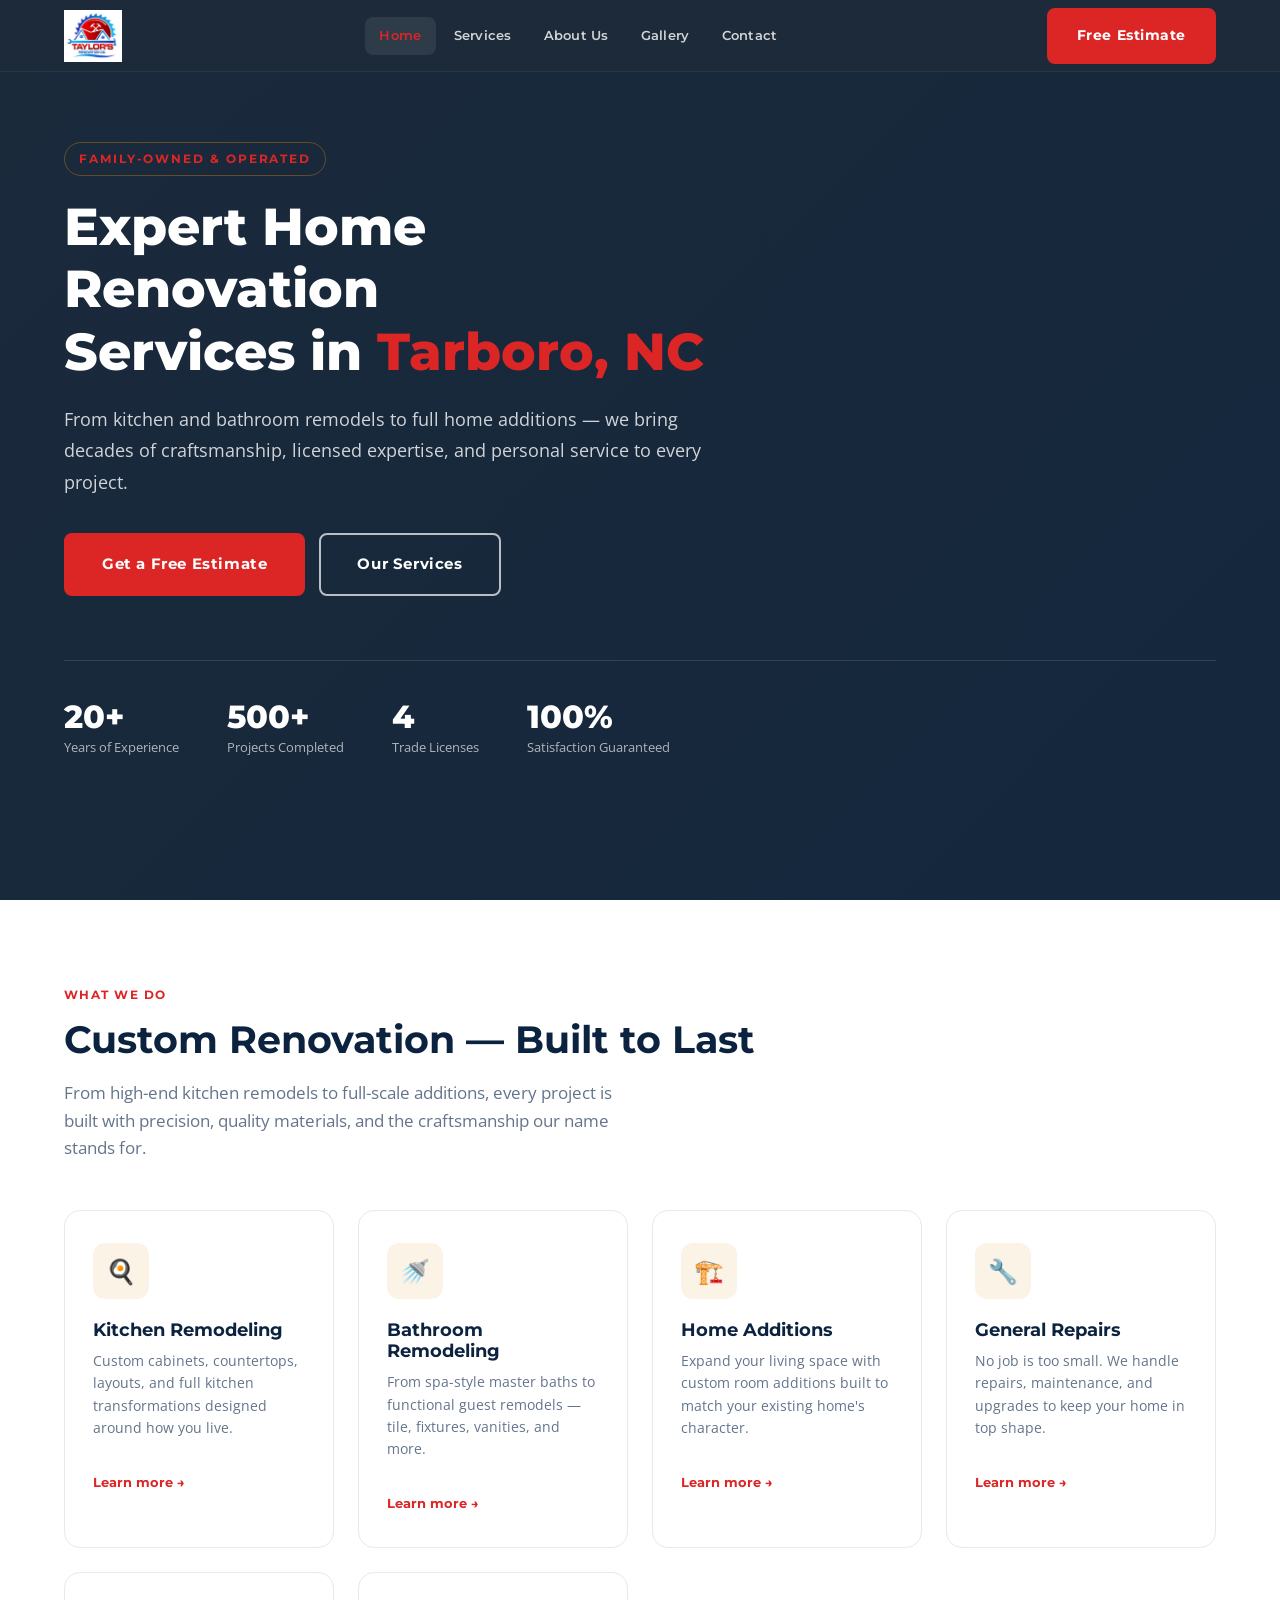
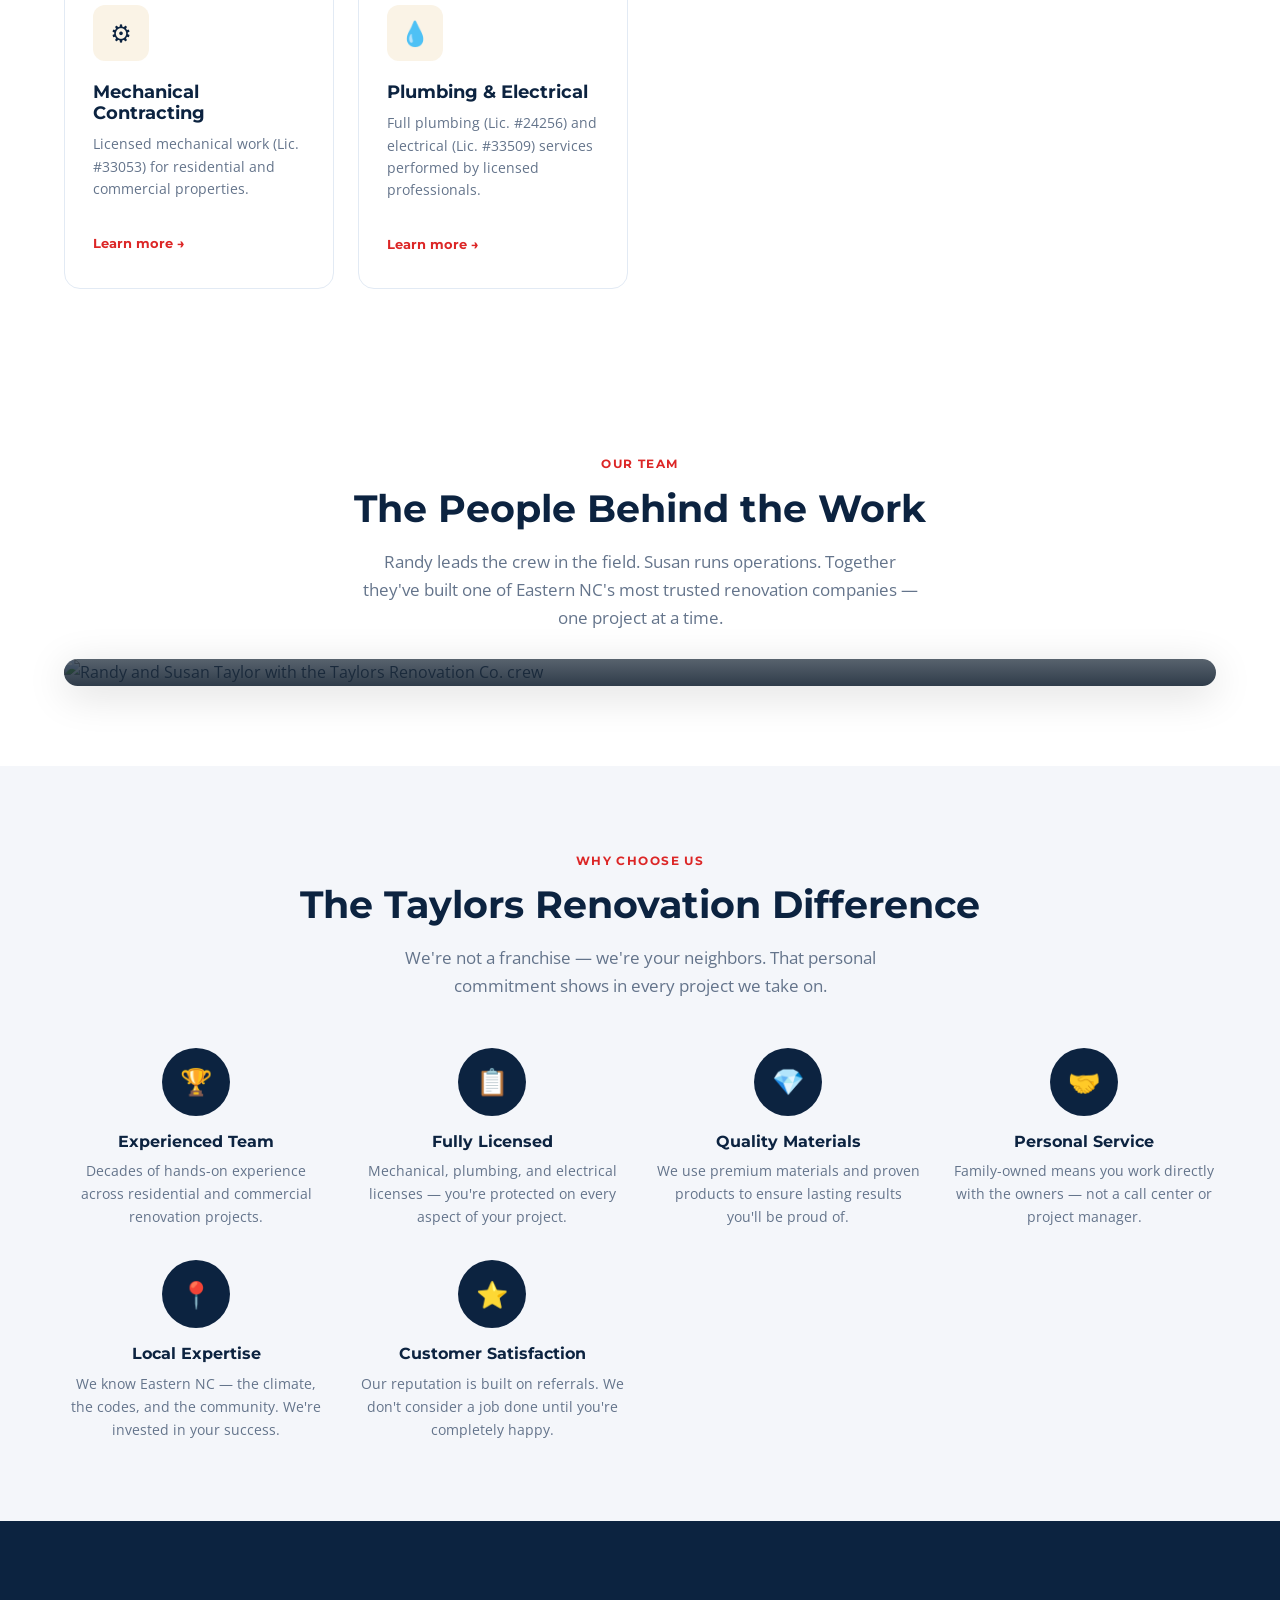
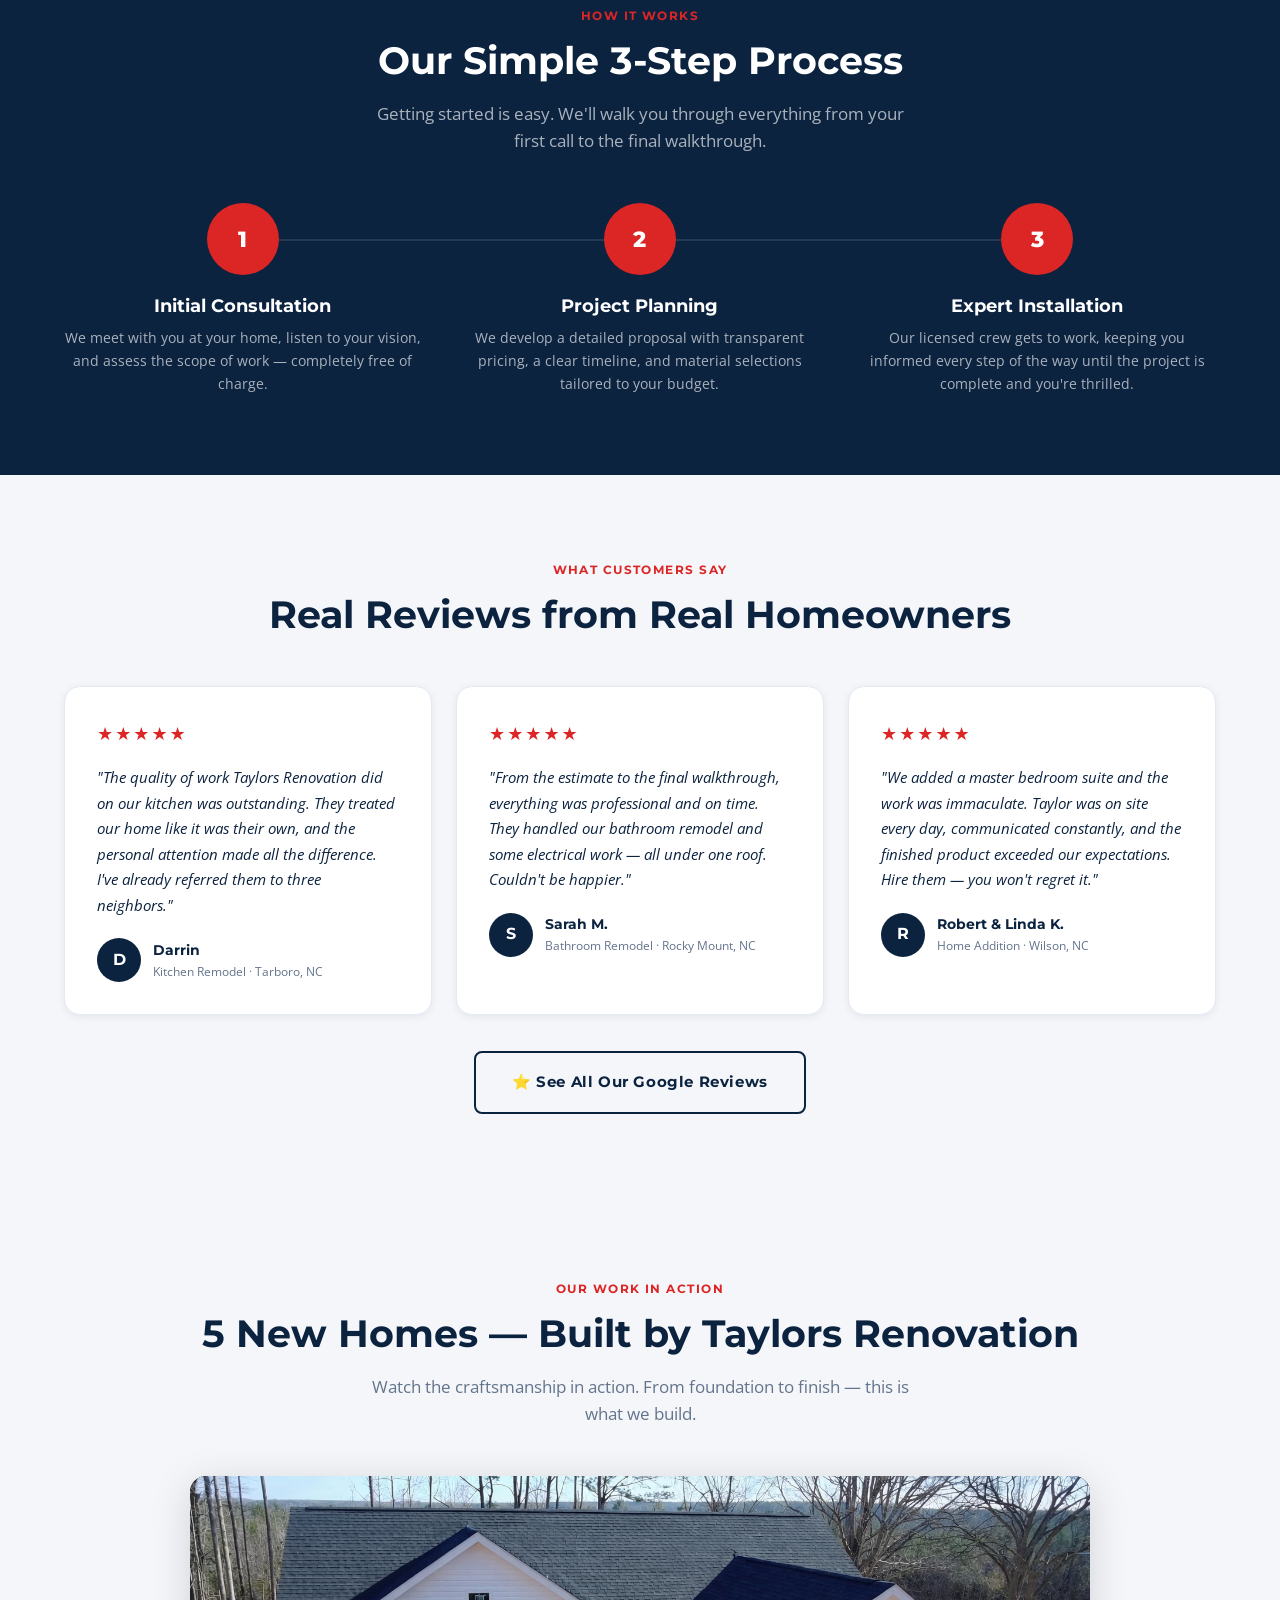
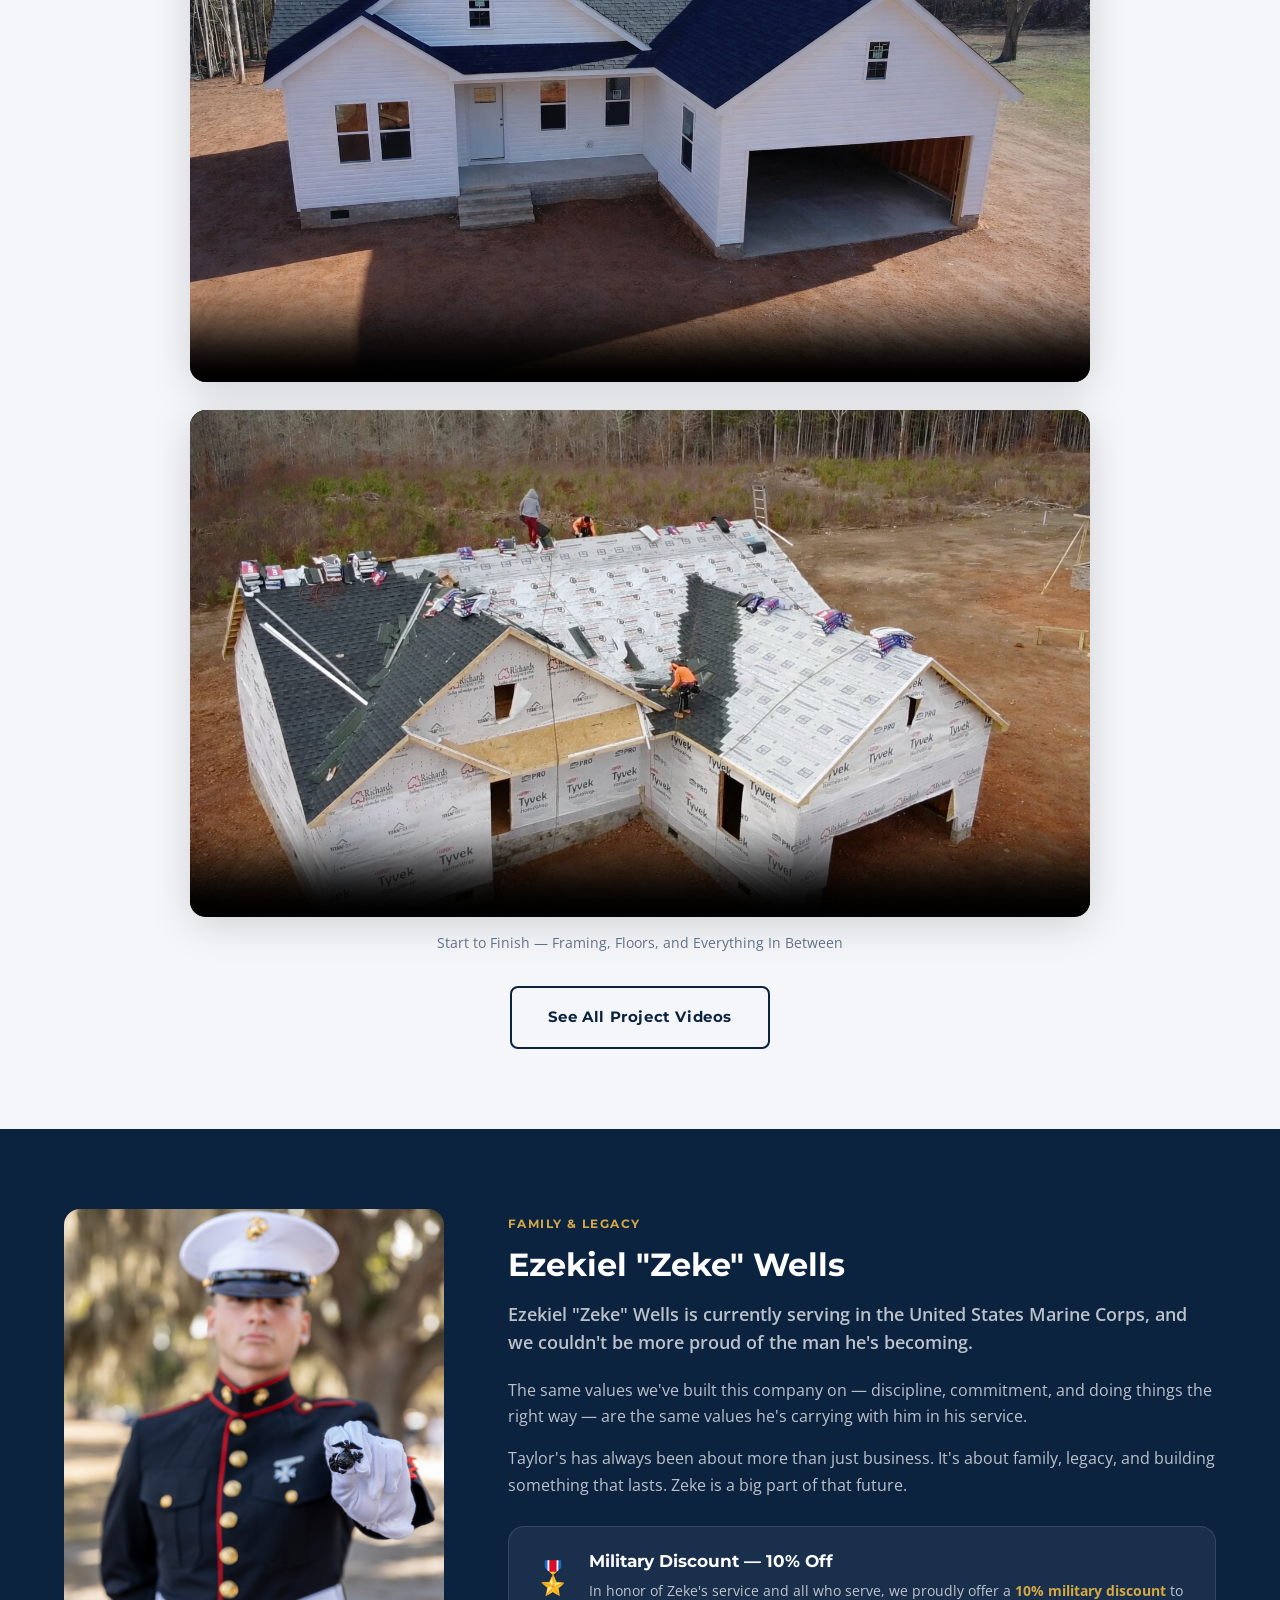
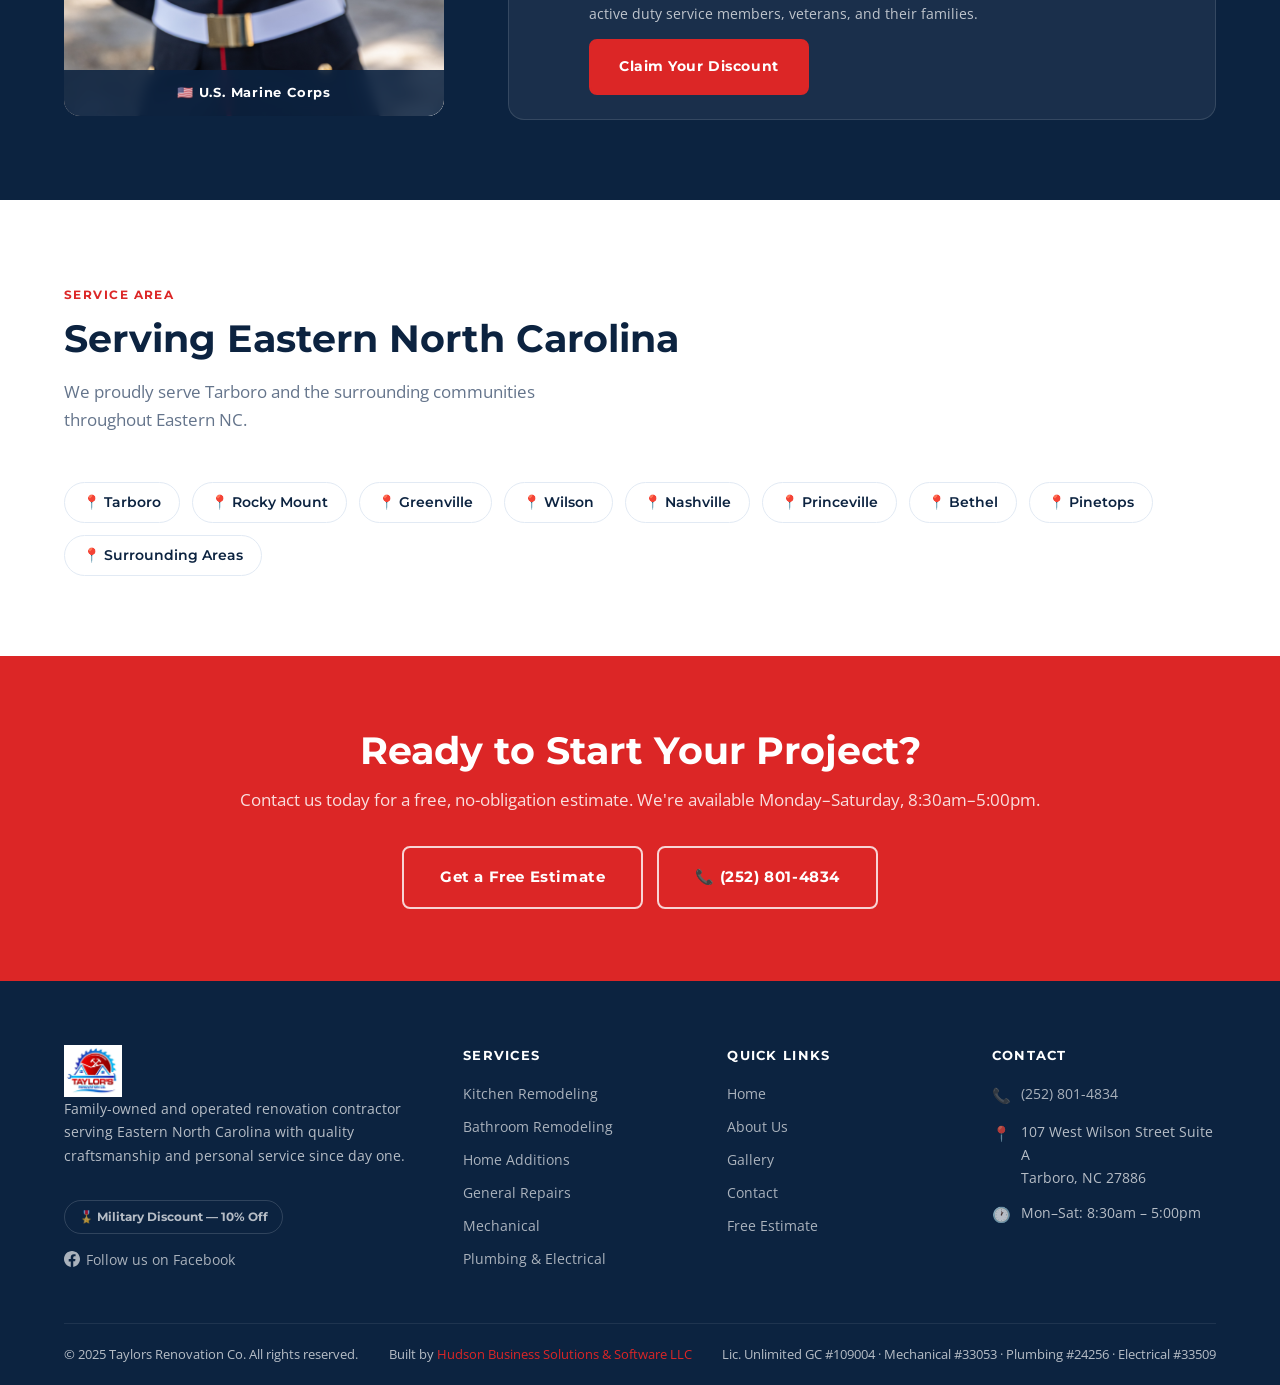
==== commit e9cc5823: "Add GC license #109004 to footer on all pages" ====
--- a/index.html
+++ b/index.html
@@ -457,7 +457,7 @@
       <div class="footer-bottom">
         <span>&copy; 2025 Taylors Renovation Co. All rights reserved.</span>
         <span>Built by <a href="https://hudson-business-solutions.com" target="_blank" rel="noopener">Hudson Business Solutions &amp; Software LLC</a></span>
-        <span>Lic. Unlimited GC · Mechanical #33053 · Plumbing #24256 · Electrical #33509</span>
+        <span>Lic. Unlimited GC #109004 · Mechanical #33053 · Plumbing #24256 · Electrical #33509</span>
       </div>
     </div>
   </footer>
